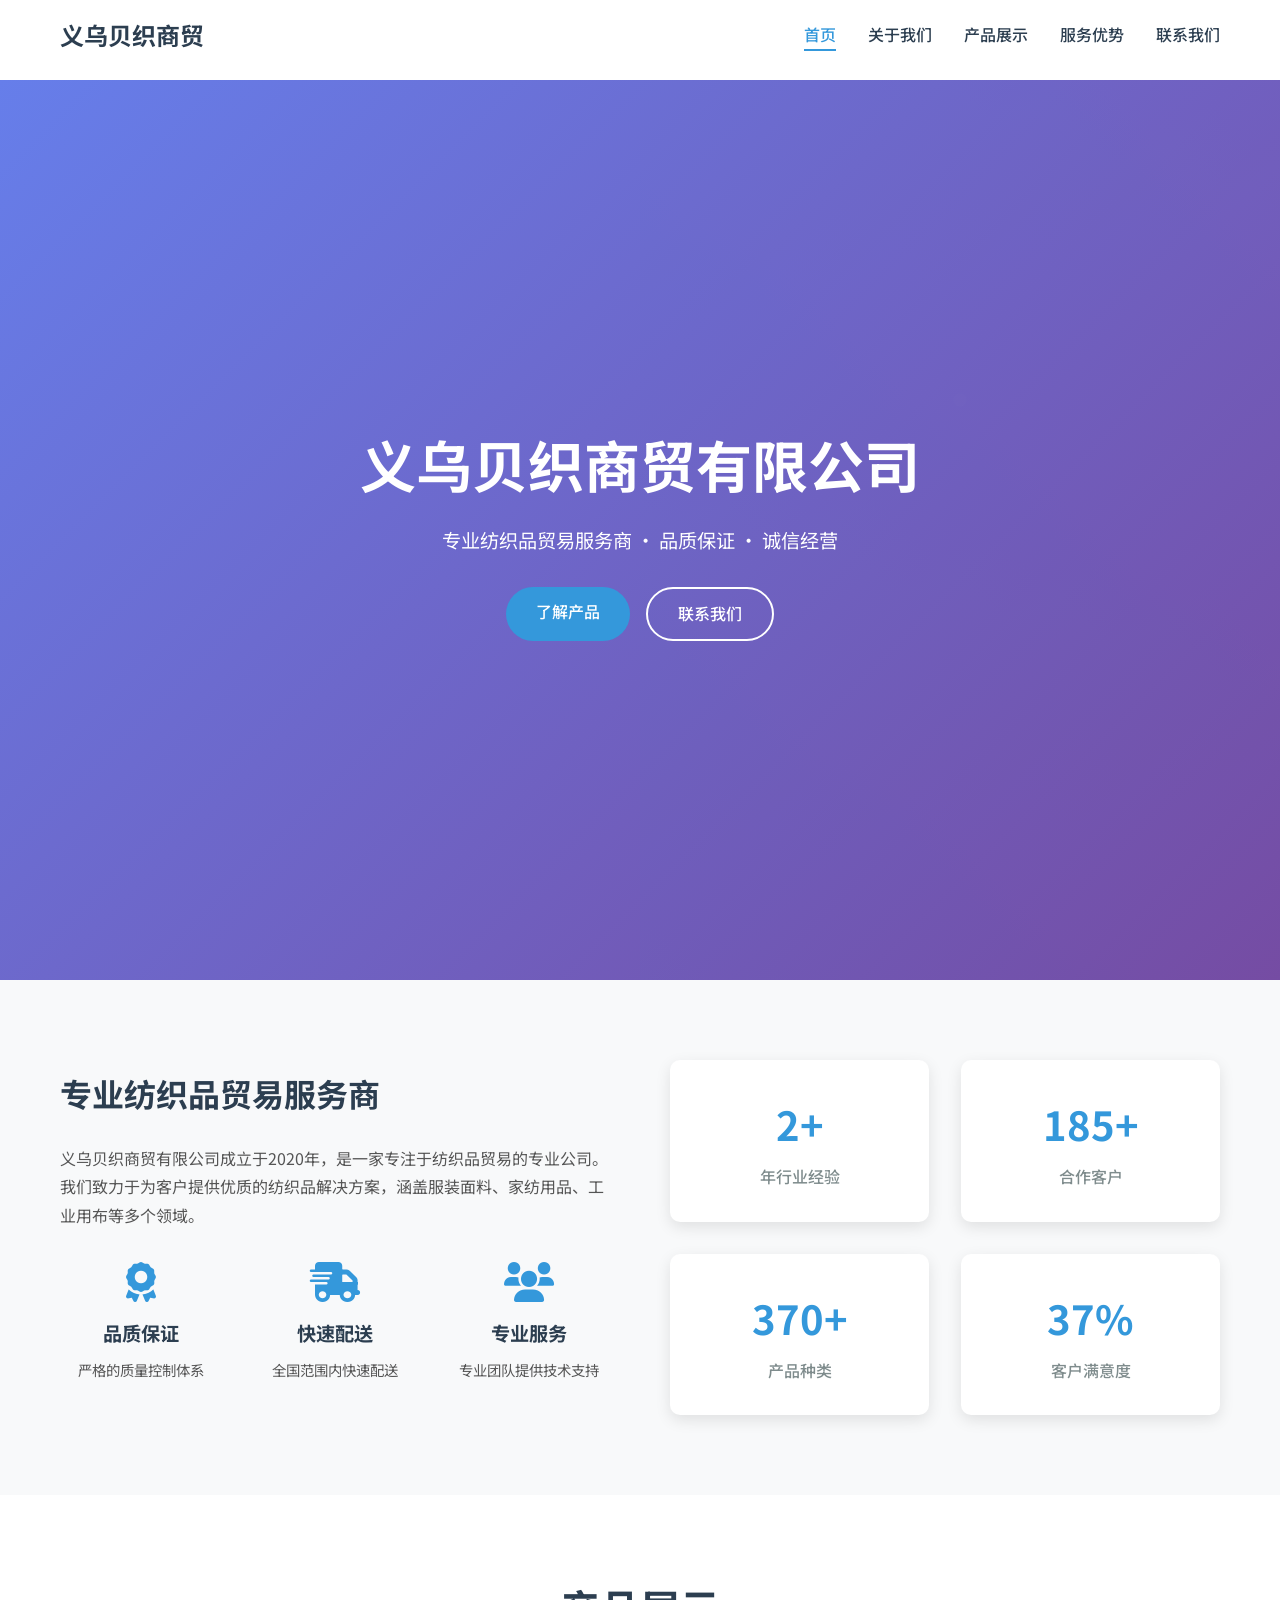
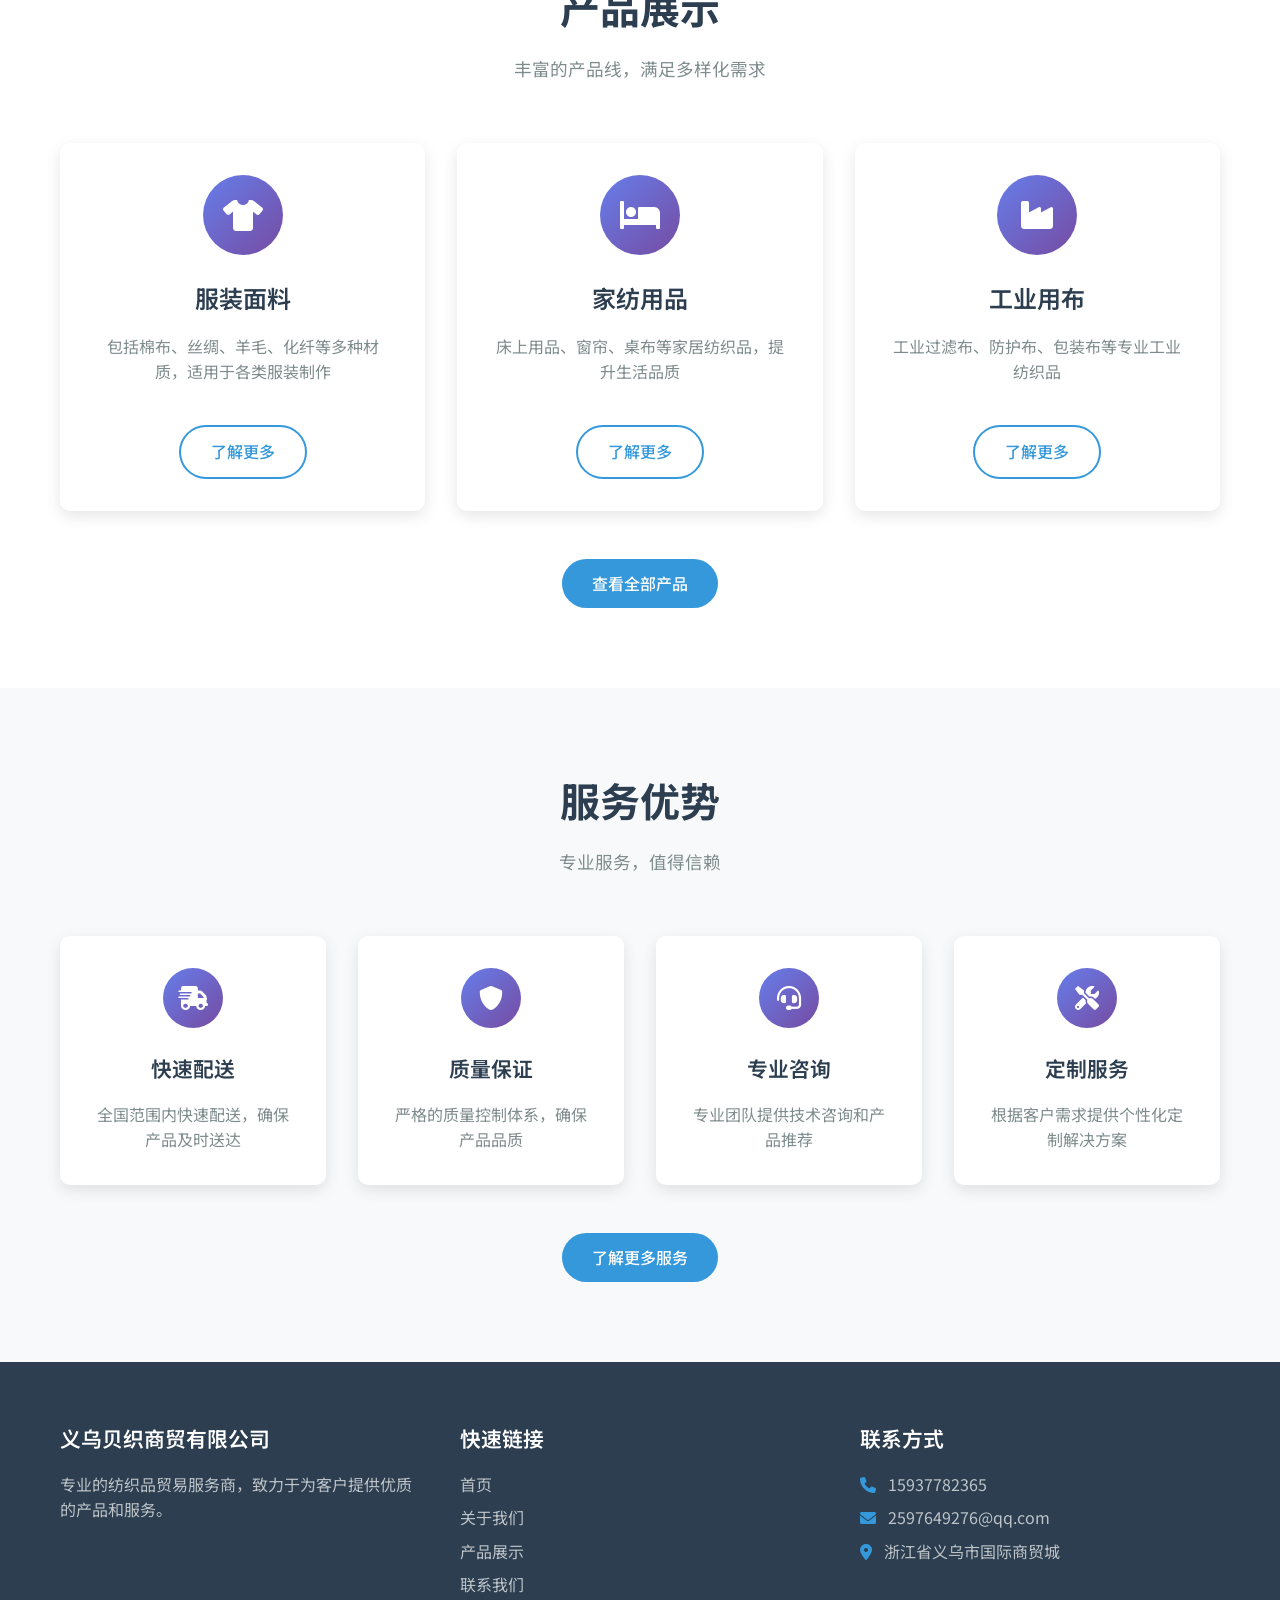
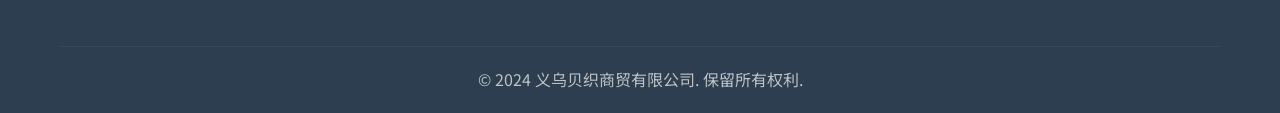
==== index.html @ f9c290a7 "Add files via upload" ====
<!DOCTYPE html>
<html lang="zh-CN">
<head>
    <meta charset="UTF-8">
    <meta name="viewport" content="width=device-width, initial-scale=1.0">
    <title>义乌贝织商贸有限公司 - 专业纺织品贸易服务商</title>
    <link rel="stylesheet" href="styles.css">
    <link href="https://fonts.googleapis.com/css2?family=Noto+Sans+SC:wght@300;400;500;700&display=swap" rel="stylesheet">
    <link rel="stylesheet" href="https://cdnjs.cloudflare.com/ajax/libs/font-awesome/6.0.0/css/all.min.css">
</head>
<body>
    <!-- 导航栏 -->
    <nav class="navbar">
        <div class="nav-container">
            <div class="nav-logo">
                <h2>义乌贝织商贸</h2>
            </div>
            <ul class="nav-menu">
                <li class="nav-item">
                    <a href="index.html" class="nav-link active">首页</a>
                </li>
                <li class="nav-item">
                    <a href="about.html" class="nav-link">关于我们</a>
                </li>
                <li class="nav-item">
                    <a href="products.html" class="nav-link">产品展示</a>
                </li>
                <li class="nav-item">
                    <a href="services.html" class="nav-link">服务优势</a>
                </li>
                <li class="nav-item">
                    <a href="contact.html" class="nav-link">联系我们</a>
                </li>
            </ul>
            <div class="hamburger">
                <span class="bar"></span>
                <span class="bar"></span>
                <span class="bar"></span>
            </div>
        </div>
    </nav>

    <!-- 主页横幅 -->
    <section id="home" class="hero">
        <div class="hero-content">
            <h1>义乌贝织商贸有限公司</h1>
            <p>专业纺织品贸易服务商 · 品质保证 · 诚信经营</p>
            <div class="hero-buttons">
                <a href="products.html" class="btn btn-primary">了解产品</a>
                <a href="contact.html" class="btn btn-secondary">联系我们</a>
            </div>
        </div>
        <div class="hero-image">
            <div class="hero-overlay"></div>
        </div>
    </section>

    <!-- 公司简介 -->
    <section class="intro">
        <div class="container">
            <div class="intro-content">
                <div class="intro-text">
                    <h2>专业纺织品贸易服务商</h2>
                    <p>义乌贝织商贸有限公司成立于2020年，是一家专注于纺织品贸易的专业公司。我们致力于为客户提供优质的纺织品解决方案，涵盖服装面料、家纺用品、工业用布等多个领域。</p>
                    <div class="intro-features">
                        <div class="feature">
                            <i class="fas fa-award"></i>
                            <h3>品质保证</h3>
                            <p>严格的质量控制体系</p>
                        </div>
                        <div class="feature">
                            <i class="fas fa-shipping-fast"></i>
                            <h3>快速配送</h3>
                            <p>全国范围内快速配送</p>
                        </div>
                        <div class="feature">
                            <i class="fas fa-users"></i>
                            <h3>专业服务</h3>
                            <p>专业团队提供技术支持</p>
                        </div>
                    </div>
                </div>
                <div class="intro-stats">
                    <div class="stat-item">
                        <h3>3+</h3>
                        <p>年行业经验</p>
                    </div>
                    <div class="stat-item">
                        <h3>500+</h3>
                        <p>合作客户</p>
                    </div>
                    <div class="stat-item">
                        <h3>1000+</h3>
                        <p>产品种类</p>
                    </div>
                    <div class="stat-item">
                        <h3>98%</h3>
                        <p>客户满意度</p>
                    </div>
                </div>
            </div>
        </div>
    </section>

    <!-- 产品预览 -->
    <section class="products-preview">
        <div class="container">
            <div class="section-header">
                <h2>产品展示</h2>
                <p>丰富的产品线，满足多样化需求</p>
            </div>
            <div class="product-grid">
                <div class="product-card">
                    <div class="product-image">
                        <i class="fas fa-tshirt"></i>
                    </div>
                    <h3>服装面料</h3>
                    <p>包括棉布、丝绸、羊毛、化纤等多种材质，适用于各类服装制作</p>
                    <a href="products.html#clothing" class="btn btn-outline">了解更多</a>
                </div>
                <div class="product-card">
                    <div class="product-image">
                        <i class="fas fa-bed"></i>
                    </div>
                    <h3>家纺用品</h3>
                    <p>床上用品、窗帘、桌布等家居纺织品，提升生活品质</p>
                    <a href="products.html#home-textile" class="btn btn-outline">了解更多</a>
                </div>
                <div class="product-card">
                    <div class="product-image">
                        <i class="fas fa-industry"></i>
                    </div>
                    <h3>工业用布</h3>
                    <p>工业过滤布、防护布、包装布等专业工业纺织品</p>
                    <a href="products.html#industrial" class="btn btn-outline">了解更多</a>
                </div>
            </div>
            <div class="text-center">
                <a href="products.html" class="btn btn-primary">查看全部产品</a>
            </div>
        </div>
    </section>

    <!-- 服务优势预览 -->
    <section class="services-preview">
        <div class="container">
            <div class="section-header">
                <h2>服务优势</h2>
                <p>专业服务，值得信赖</p>
            </div>
            <div class="services-grid">
                <div class="service-item">
                    <div class="service-icon">
                        <i class="fas fa-shipping-fast"></i>
                    </div>
                    <h3>快速配送</h3>
                    <p>全国范围内快速配送，确保产品及时送达</p>
                </div>
                <div class="service-item">
                    <div class="service-icon">
                        <i class="fas fa-shield-alt"></i>
                    </div>
                    <h3>质量保证</h3>
                    <p>严格的质量控制体系，确保产品品质</p>
                </div>
                <div class="service-item">
                    <div class="service-icon">
                        <i class="fas fa-headset"></i>
                    </div>
                    <h3>专业咨询</h3>
                    <p>专业团队提供技术咨询和产品推荐</p>
                </div>
                <div class="service-item">
                    <div class="service-icon">
                        <i class="fas fa-tools"></i>
                    </div>
                    <h3>定制服务</h3>
                    <p>根据客户需求提供个性化定制解决方案</p>
                </div>
            </div>
            <div class="text-center">
                <a href="services.html" class="btn btn-primary">了解更多服务</a>
            </div>
        </div>
    </section>

    <!-- 页脚 -->
    <footer class="footer">
        <div class="container">
            <div class="footer-content">
                <div class="footer-section">
                    <h3>义乌贝织商贸有限公司</h3>
                    <p>专业的纺织品贸易服务商，致力于为客户提供优质的产品和服务。</p>
                </div>
                <div class="footer-section">
                    <h3>快速链接</h3>
                    <ul>
                        <li><a href="index.html">首页</a></li>
                        <li><a href="about.html">关于我们</a></li>
                        <li><a href="products.html">产品展示</a></li>
                        <li><a href="contact.html">联系我们</a></li>
                    </ul>
                </div>
                <div class="footer-section">
                    <h3>联系方式</h3>
                    <p><i class="fas fa-phone"></i> 15937782365</p>
                    <p><i class="fas fa-envelope"></i> 2597649276@qq.com</p>
                    <p><i class="fas fa-map-marker-alt"></i> 浙江省义乌市国际商贸城</p>
                </div>
            </div>
            <div class="footer-bottom">
                <p>&copy; 2024 义乌贝织商贸有限公司. 保留所有权利.</p>
            </div>
        </div>
    </footer>

    <script src="script.js"></script>
</body>
</html>
---- styles.css ----
/* 全局样式 */
* {
    margin: 0;
    padding: 0;
    box-sizing: border-box;
}

body {
    font-family: 'Noto Sans SC', sans-serif;
    line-height: 1.6;
    color: #333;
    overflow-x: hidden;
}

.container {
    max-width: 1200px;
    margin: 0 auto;
    padding: 0 20px;
}

/* 导航栏 */
.navbar {
    position: fixed;
    top: 0;
    width: 100%;
    background: rgba(255, 255, 255, 0.95);
    backdrop-filter: blur(10px);
    z-index: 1000;
    padding: 1rem 0;
    transition: all 0.3s ease;
}

.nav-container {
    max-width: 1200px;
    margin: 0 auto;
    padding: 0 20px;
    display: flex;
    justify-content: space-between;
    align-items: center;
}

.nav-logo h2 {
    color: #2c3e50;
    font-weight: 700;
    font-size: 1.5rem;
}

.nav-menu {
    display: flex;
    list-style: none;
    gap: 2rem;
}

.nav-link {
    text-decoration: none;
    color: #2c3e50;
    font-weight: 500;
    transition: color 0.3s ease;
    position: relative;
}

.nav-link:hover,
.nav-link.active {
    color: #3498db;
}

.nav-link::after {
    content: '';
    position: absolute;
    width: 0;
    height: 2px;
    bottom: -5px;
    left: 0;
    background-color: #3498db;
    transition: width 0.3s ease;
}

.nav-link:hover::after,
.nav-link.active::after {
    width: 100%;
}

.hamburger {
    display: none;
    flex-direction: column;
    cursor: pointer;
}

.bar {
    width: 25px;
    height: 3px;
    background-color: #2c3e50;
    margin: 3px 0;
    transition: 0.3s;
}

/* 页面标题 */
.page-header {
    background: linear-gradient(135deg, #667eea 0%, #764ba2 100%);
    color: white;
    text-align: center;
    padding: 120px 0 80px;
    margin-top: 80px;
}

.page-header h1 {
    font-size: 3rem;
    font-weight: 700;
    margin-bottom: 1rem;
}

.page-header p {
    font-size: 1.2rem;
    opacity: 0.9;
}

/* 主页横幅 */
.hero {
    height: 100vh;
    display: flex;
    align-items: center;
    position: relative;
    background: linear-gradient(135deg, #667eea 0%, #764ba2 100%);
    overflow: hidden;
    margin-top: 80px;
}

.hero-content {
    position: relative;
    z-index: 2;
    text-align: center;
    color: white;
    max-width: 800px;
    margin: 0 auto;
    padding: 0 20px;
}

.hero-content h1 {
    font-size: 3.5rem;
    font-weight: 700;
    margin-bottom: 1rem;
    animation: fadeInUp 1s ease;
}

.hero-content p {
    font-size: 1.2rem;
    margin-bottom: 2rem;
    opacity: 0.9;
    animation: fadeInUp 1s ease 0.2s both;
}

.hero-buttons {
    display: flex;
    gap: 1rem;
    justify-content: center;
    animation: fadeInUp 1s ease 0.4s both;
}

.btn {
    padding: 12px 30px;
    border: none;
    border-radius: 50px;
    text-decoration: none;
    font-weight: 500;
    transition: all 0.3s ease;
    cursor: pointer;
    display: inline-block;
}

.btn-primary {
    background: #3498db;
    color: white;
}

.btn-primary:hover {
    background: #2980b9;
    transform: translateY(-2px);
    box-shadow: 0 10px 20px rgba(52, 152, 219, 0.3);
}

.btn-secondary {
    background: transparent;
    color: white;
    border: 2px solid white;
}

.btn-secondary:hover {
    background: white;
    color: #2c3e50;
    transform: translateY(-2px);
}

.btn-outline {
    background: transparent;
    color: #3498db;
    border: 2px solid #3498db;
    margin-top: 1rem;
}

.btn-outline:hover {
    background: #3498db;
    color: white;
    transform: translateY(-2px);
}

.hero-image {
    position: absolute;
    top: 0;
    right: 0;
    width: 50%;
    height: 100%;
    background: url('data:image/svg+xml,<svg xmlns="http://www.w3.org/2000/svg" viewBox="0 0 100 100"><defs><pattern id="grain" width="100" height="100" patternUnits="userSpaceOnUse"><circle cx="50" cy="50" r="1" fill="white" opacity="0.1"/></pattern></defs><rect width="100" height="100" fill="url(%23grain)"/></svg>');
    opacity: 0.1;
}

.hero-overlay {
    position: absolute;
    top: 0;
    left: 0;
    width: 100%;
    height: 100%;
    background: linear-gradient(45deg, rgba(52, 152, 219, 0.3), rgba(155, 89, 182, 0.3));
}

/* 章节通用样式 */
section {
    padding: 80px 0;
}

.section-header {
    text-align: center;
    margin-bottom: 60px;
}

.section-header h2 {
    font-size: 2.5rem;
    color: #2c3e50;
    margin-bottom: 1rem;
    font-weight: 700;
}

.section-header p {
    font-size: 1.1rem;
    color: #7f8c8d;
    max-width: 600px;
    margin: 0 auto;
}

/* 公司简介 */
.intro {
    background: #f8f9fa;
}

.intro-content {
    display: grid;
    grid-template-columns: 1fr 1fr;
    gap: 60px;
    align-items: center;
}

.intro-text h2 {
    color: #2c3e50;
    font-size: 2rem;
    margin-bottom: 1.5rem;
    font-weight: 700;
}

.intro-text p {
    margin-bottom: 2rem;
    color: #555;
    line-height: 1.8;
}

.intro-features {
    display: grid;
    grid-template-columns: repeat(3, 1fr);
    gap: 2rem;
    margin-top: 2rem;
}

.feature {
    text-align: center;
}

.feature i {
    font-size: 2.5rem;
    color: #3498db;
    margin-bottom: 1rem;
}

.feature h3 {
    color: #2c3e50;
    font-size: 1.2rem;
    margin-bottom: 0.5rem;
}

.feature p {
    color: #7f8c8d;
    font-size: 0.9rem;
}

.intro-stats {
    display: grid;
    grid-template-columns: repeat(2, 1fr);
    gap: 2rem;
}

.stat-item {
    text-align: center;
    padding: 2rem;
    background: white;
    border-radius: 10px;
    box-shadow: 0 5px 15px rgba(0, 0, 0, 0.1);
    transition: transform 0.3s ease;
}

.stat-item:hover {
    transform: translateY(-5px);
}

.stat-item h3 {
    font-size: 2.5rem;
    color: #3498db;
    font-weight: 700;
    margin-bottom: 0.5rem;
}

.stat-item p {
    color: #7f8c8d;
    font-weight: 500;
}

/* 产品预览 */
.products-preview {
    background: white;
}

.product-grid {
    display: grid;
    grid-template-columns: repeat(auto-fit, minmax(300px, 1fr));
    gap: 2rem;
    margin-bottom: 3rem;
}

.product-card {
    background: white;
    padding: 2rem;
    border-radius: 10px;
    box-shadow: 0 5px 15px rgba(0, 0, 0, 0.1);
    text-align: center;
    transition: transform 0.3s ease;
}

.product-card:hover {
    transform: translateY(-5px);
}

.product-image {
    width: 80px;
    height: 80px;
    background: linear-gradient(135deg, #667eea 0%, #764ba2 100%);
    border-radius: 50%;
    display: flex;
    align-items: center;
    justify-content: center;
    margin: 0 auto 1.5rem;
}

.product-image i {
    font-size: 2rem;
    color: white;
}

.product-card h3 {
    color: #2c3e50;
    font-size: 1.5rem;
    margin-bottom: 1rem;
    font-weight: 600;
}

.product-card p {
    color: #7f8c8d;
    margin-bottom: 1.5rem;
    line-height: 1.6;
}

.product-features {
    display: flex;
    flex-wrap: wrap;
    gap: 0.5rem;
    justify-content: center;
    margin-top: 1rem;
}

.product-features span {
    background: #e8f4fd;
    color: #3498db;
    padding: 0.3rem 0.8rem;
    border-radius: 20px;
    font-size: 0.8rem;
    font-weight: 500;
}

.text-center {
    text-align: center;
}

/* 服务优势预览 */
.services-preview {
    background: #f8f9fa;
}

.services-grid {
    display: grid;
    grid-template-columns: repeat(auto-fit, minmax(250px, 1fr));
    gap: 2rem;
    margin-bottom: 3rem;
}

.service-item {
    background: white;
    padding: 2rem;
    border-radius: 10px;
    box-shadow: 0 5px 15px rgba(0, 0, 0, 0.1);
    text-align: center;
    transition: transform 0.3s ease;
}

.service-item:hover {
    transform: translateY(-5px);
}

.service-icon {
    width: 60px;
    height: 60px;
    background: linear-gradient(135deg, #667eea 0%, #764ba2 100%);
    border-radius: 50%;
    display: flex;
    align-items: center;
    justify-content: center;
    margin: 0 auto 1.5rem;
}

.service-icon i {
    font-size: 1.5rem;
    color: white;
}

.service-item h3 {
    color: #2c3e50;
    font-size: 1.3rem;
    margin-bottom: 1rem;
    font-weight: 600;
}

.service-item p {
    color: #7f8c8d;
    line-height: 1.6;
}

/* 关于我们页面样式 */
.about-intro {
    background: #f8f9fa;
}

.about-content {
    display: grid;
    grid-template-columns: 1fr 1fr;
    gap: 60px;
    align-items: center;
}

.about-text h2 {
    color: #2c3e50;
    font-size: 2rem;
    margin-bottom: 1.5rem;
    font-weight: 700;
}

.about-text p {
    margin-bottom: 1.5rem;
    color: #555;
    line-height: 1.8;
}

.about-image {
    text-align: center;
}

.image-placeholder {
    width: 300px;
    height: 300px;
    background: linear-gradient(135deg, #667eea 0%, #764ba2 100%);
    border-radius: 10px;
    display: flex;
    flex-direction: column;
    align-items: center;
    justify-content: center;
    color: white;
    margin: 0 auto;
}

.image-placeholder i {
    font-size: 4rem;
    margin-bottom: 1rem;
}

/* 时间线样式 */
.timeline {
    background: white;
}

.timeline-content {
    position: relative;
    max-width: 800px;
    margin: 0 auto;
}

.timeline-content::before {
    content: '';
    position: absolute;
    left: 50%;
    top: 0;
    bottom: 0;
    width: 2px;
    background: #3498db;
    transform: translateX(-50%);
}

.timeline-item {
    position: relative;
    margin-bottom: 3rem;
    display: flex;
    align-items: center;
}

.timeline-item:nth-child(odd) {
    flex-direction: row;
}

.timeline-item:nth-child(even) {
    flex-direction: row-reverse;
}

.timeline-year {
    background: #3498db;
    color: white;
    padding: 1rem 2rem;
    border-radius: 50px;
    font-weight: 700;
    font-size: 1.2rem;
    position: relative;
    z-index: 2;
}

.timeline-content {
    flex: 1;
    padding: 2rem;
    background: white;
    border-radius: 10px;
    box-shadow: 0 5px 15px rgba(0, 0, 0, 0.1);
    margin: 0 2rem;
}

.timeline-content h3 {
    color: #2c3e50;
    font-size: 1.3rem;
    margin-bottom: 0.5rem;
    font-weight: 600;
}

.timeline-content p {
    color: #7f8c8d;
    line-height: 1.6;
}

/* 核心优势 */
.advantages {
    background: #f8f9fa;
}

.advantages-grid {
    display: grid;
    grid-template-columns: repeat(auto-fit, minmax(300px, 1fr));
    gap: 2rem;
}

.advantage-item {
    background: white;
    padding: 2rem;
    border-radius: 10px;
    box-shadow: 0 5px 15px rgba(0, 0, 0, 0.1);
    text-align: center;
    transition: transform 0.3s ease;
}

.advantage-item:hover {
    transform: translateY(-5px);
}

.advantage-icon {
    width: 80px;
    height: 80px;
    background: linear-gradient(135deg, #667eea 0%, #764ba2 100%);
    border-radius: 50%;
    display: flex;
    align-items: center;
    justify-content: center;
    margin: 0 auto 1.5rem;
}

.advantage-icon i {
    font-size: 2rem;
    color: white;
}

.advantage-item h3 {
    color: #2c3e50;
    font-size: 1.3rem;
    margin-bottom: 1rem;
    font-weight: 600;
}

.advantage-item p {
    color: #7f8c8d;
    line-height: 1.6;
}

/* 团队介绍 */
.team {
    background: white;
}

.team-content {
    display: grid;
    grid-template-columns: 1fr 1fr;
    gap: 60px;
    align-items: center;
}

.team-intro h3 {
    color: #2c3e50;
    font-size: 1.8rem;
    margin-bottom: 1.5rem;
    font-weight: 600;
}

.team-intro p {
    color: #555;
    line-height: 1.8;
}

.team-stats {
    display: grid;
    grid-template-columns: repeat(2, 1fr);
    gap: 2rem;
}

/* 企业文化 */
.culture {
    background: #f8f9fa;
}

.culture-grid {
    display: grid;
    grid-template-columns: repeat(auto-fit, minmax(300px, 1fr));
    gap: 2rem;
}

.culture-item {
    background: white;
    padding: 2rem;
    border-radius: 10px;
    box-shadow: 0 5px 15px rgba(0, 0, 0, 0.1);
    text-align: center;
    transition: transform 0.3s ease;
}

.culture-item:hover {
    transform: translateY(-5px);
}

.culture-icon {
    width: 80px;
    height: 80px;
    background: linear-gradient(135deg, #667eea 0%, #764ba2 100%);
    border-radius: 50%;
    display: flex;
    align-items: center;
    justify-content: center;
    margin: 0 auto 1.5rem;
}

.culture-icon i {
    font-size: 2rem;
    color: white;
}

.culture-item h3 {
    color: #2c3e50;
    font-size: 1.3rem;
    margin-bottom: 1rem;
    font-weight: 600;
}

.culture-item p {
    color: #7f8c8d;
    line-height: 1.6;
}

/* 产品页面样式 */
.product-nav {
    background: #f8f9fa;
    padding: 2rem 0;
}

.product-tabs {
    display: flex;
    justify-content: center;
    gap: 1rem;
    flex-wrap: wrap;
}

.product-tab {
    padding: 1rem 2rem;
    background: white;
    color: #2c3e50;
    text-decoration: none;
    border-radius: 50px;
    font-weight: 500;
    transition: all 0.3s ease;
    border: 2px solid transparent;
}

.product-tab:hover,
.product-tab.active {
    background: #3498db;
    color: white;
    border-color: #3498db;
}

.product-section {
    padding: 80px 0;
}

.product-section:nth-child(even) {
    background: #f8f9fa;
}

/* 定制服务 */
.custom-content {
    max-width: 1000px;
    margin: 0 auto;
}

.custom-intro {
    text-align: center;
    margin-bottom: 3rem;
}

.custom-intro h3 {
    color: #2c3e50;
    font-size: 1.8rem;
    margin-bottom: 1rem;
    font-weight: 600;
}

.custom-intro p {
    color: #555;
    line-height: 1.8;
    max-width: 600px;
    margin: 0 auto;
}

.custom-services {
    display: grid;
    grid-template-columns: repeat(auto-fit, minmax(250px, 1fr));
    gap: 2rem;
}

.custom-service {
    background: white;
    padding: 2rem;
    border-radius: 10px;
    box-shadow: 0 5px 15px rgba(0, 0, 0, 0.1);
    text-align: center;
    transition: transform 0.3s ease;
}

.custom-service:hover {
    transform: translateY(-5px);
}

/* 服务页面样式 */
.services-intro {
    background: #f8f9fa;
}

.intro-content {
    display: grid;
    grid-template-columns: 1fr 1fr;
    gap: 60px;
    align-items: center;
}

.intro-text h2 {
    color: #2c3e50;
    font-size: 2rem;
    margin-bottom: 1.5rem;
    font-weight: 700;
}

.intro-text p {
    margin-bottom: 1.5rem;
    color: #555;
    line-height: 1.8;
}

.intro-stats {
    display: grid;
    grid-template-columns: repeat(2, 1fr);
    gap: 2rem;
}

/* 核心服务 */
.core-services {
    background: white;
}

.service-features {
    list-style: none;
    margin-top: 1.5rem;
}

.service-features li {
    padding: 0.5rem 0;
    color: #555;
    position: relative;
    padding-left: 1.5rem;
}

.service-features li::before {
    content: '✓';
    position: absolute;
    left: 0;
    color: #27ae60;
    font-weight: bold;
}

/* 服务流程 */
.service-process {
    background: #f8f9fa;
}

.process-steps {
    max-width: 1000px;
    margin: 0 auto;
}

.process-step {
    display: flex;
    align-items: center;
    margin-bottom: 3rem;
    background: white;
    padding: 2rem;
    border-radius: 10px;
    box-shadow: 0 5px 15px rgba(0, 0, 0, 0.1);
}

.step-number {
    background: #3498db;
    color: white;
    width: 60px;
    height: 60px;
    border-radius: 50%;
    display: flex;
    align-items: center;
    justify-content: center;
    font-size: 1.5rem;
    font-weight: 700;
    margin-right: 2rem;
    flex-shrink: 0;
}

.step-content h3 {
    color: #2c3e50;
    font-size: 1.3rem;
    margin-bottom: 0.5rem;
    font-weight: 600;
}

.step-content p {
    color: #7f8c8d;
    line-height: 1.6;
}

/* 增值服务 */
.value-services {
    background: white;
}

.value-services-grid {
    display: grid;
    grid-template-columns: repeat(auto-fit, minmax(300px, 1fr));
    gap: 2rem;
}

.value-service {
    background: #f8f9fa;
    padding: 2rem;
    border-radius: 10px;
    text-align: center;
    transition: transform 0.3s ease;
}

.value-service:hover {
    transform: translateY(-5px);
}

/* 服务承诺 */
.service-commitment {
    background: #f8f9fa;
}

.commitment-content {
    display: grid;
    grid-template-columns: repeat(auto-fit, minmax(250px, 1fr));
    gap: 2rem;
}

.commitment-item {
    background: white;
    padding: 2rem;
    border-radius: 10px;
    box-shadow: 0 5px 15px rgba(0, 0, 0, 0.1);
    text-align: center;
    transition: transform 0.3s ease;
}

.commitment-item:hover {
    transform: translateY(-5px);
}

.commitment-icon {
    width: 80px;
    height: 80px;
    background: linear-gradient(135deg, #667eea 0%, #764ba2 100%);
    border-radius: 50%;
    display: flex;
    align-items: center;
    justify-content: center;
    margin: 0 auto 1.5rem;
}

.commitment-icon i {
    font-size: 2rem;
    color: white;
}

.commitment-item h3 {
    color: #2c3e50;
    font-size: 1.3rem;
    margin-bottom: 1rem;
    font-weight: 600;
}

.commitment-item p {
    color: #7f8c8d;
    line-height: 1.6;
}

/* 客户案例 */
.client-cases {
    background: white;
}

.cases-grid {
    display: grid;
    grid-template-columns: repeat(auto-fit, minmax(350px, 1fr));
    gap: 2rem;
}

.case-item {
    background: #f8f9fa;
    padding: 2rem;
    border-radius: 10px;
    transition: transform 0.3s ease;
}

.case-item:hover {
    transform: translateY(-5px);
}

.case-content h3 {
    color: #2c3e50;
    font-size: 1.3rem;
    margin-bottom: 1rem;
    font-weight: 600;
}

.case-content p {
    color: #555;
    line-height: 1.6;
    margin-bottom: 1.5rem;
}

.case-results {
    display: flex;
    flex-wrap: wrap;
    gap: 1rem;
}

.case-results span {
    background: #e8f4fd;
    color: #3498db;
    padding: 0.5rem 1rem;
    border-radius: 20px;
    font-size: 0.9rem;
    font-weight: 500;
}

/* 联系页面样式 */
.contact-info-section {
    background: #f8f9fa;
}

.contact-grid {
    display: grid;
    grid-template-columns: repeat(auto-fit, minmax(300px, 1fr));
    gap: 2rem;
}

.contact-icon i {
    font-size: 1.5rem;
    color: white;
}

.contact-content {
    flex: 1;
    display: flex;
    flex-direction: column;
    justify-content: center;
    min-height: 80px;
}

.contact-content h3 {
    color: #2c3e50;
    font-size: 1.2rem;
    margin-bottom: 0.8rem;
    font-weight: 600;
    line-height: 1.2;
    text-align: left;
}

.contact-content p {
    color: #7f8c8d;
    line-height: 1.6;
    margin-bottom: 0.3rem;
    font-size: 0.95rem;
    text-align: left;
    word-break: break-word;
}

.contact-content p:last-child {
    margin-bottom: 0;
}

/* 确保所有联系信息卡片内容对齐 */
.contact-item {
    background: white;
    padding: 2rem;
    border-radius: 10px;
    box-shadow: 0 5px 15px rgba(0, 0, 0, 0.1);
    display: flex;
    align-items: flex-start;
    transition: transform 0.3s ease;
    min-height: 140px;
    justify-content: flex-start;
}

.contact-item:hover {
    transform: translateY(-5px);
}

.contact-icon {
    width: 60px;
    height: 60px;
    background: linear-gradient(135deg, #667eea 0%, #764ba2 100%);
    border-radius: 50%;
    display: flex;
    align-items: center;
    justify-content: center;
    margin-right: 1.5rem;
    flex-shrink: 0;
    margin-top: 0.2rem;
}

/* 联系表单 */
.contact-form-section {
    background: white;
}

.contact-content {
    display: grid;
    grid-template-columns: 1fr 1fr;
    gap: 60px;
    align-items: start;
}

.contact-info h2 {
    color: #2c3e50;
    font-size: 2rem;
    margin-bottom: 2rem;
    font-weight: 700;
    text-align: left;
}

.info-items {
    display: flex;
    flex-direction: column;
    gap: 2rem;
}

.info-item {
    display: flex;
    align-items: flex-start;
    background: white;
    padding: 1.5rem;
    border-radius: 8px;
    box-shadow: 0 2px 8px rgba(0, 0, 0, 0.05);
    transition: transform 0.3s ease;
}

.info-item:hover {
    transform: translateY(-2px);
    box-shadow: 0 4px 12px rgba(0, 0, 0, 0.1);
}

.info-item i {
    color: #27ae60;
    font-size: 1.5rem;
    margin-right: 1.2rem;
    margin-top: 0.2rem;
    flex-shrink: 0;
}

.info-item > div {
    flex: 1;
}

.info-item h3 {
    color: #2c3e50;
    font-size: 1.2rem;
    margin-bottom: 0.5rem;
    font-weight: 600;
    line-height: 1.3;
}

.info-item p {
    color: #7f8c8d;
    line-height: 1.6;
    margin: 0;
    font-size: 0.95rem;
}

.contact-form {
    background: #f8f9fa;
    padding: 2.5rem;
    border-radius: 12px;
    box-shadow: 0 5px 15px rgba(0, 0, 0, 0.08);
}

.contact-form h2 {
    color: #2c3e50;
    font-size: 1.8rem;
    margin-bottom: 0.5rem;
    font-weight: 700;
    text-align: center;
}

.contact-form p {
    color: #7f8c8d;
    margin-bottom: 2rem;
    text-align: center;
    font-size: 0.95rem;
}

.form-group {
    margin-bottom: 1.8rem;
}

.form-group label {
    display: block;
    margin-bottom: 0.6rem;
    color: #2c3e50;
    font-weight: 600;
    font-size: 0.95rem;
}

.form-group input,
.form-group select,
.form-group textarea {
    width: 100%;
    padding: 1rem 1.2rem;
    border: 2px solid #e1e8ed;
    border-radius: 8px;
    font-size: 1rem;
    transition: all 0.3s ease;
    background: white;
    color: #2c3e50;
}

.form-group input:focus,
.form-group select:focus,
.form-group textarea:focus {
    outline: none;
    border-color: #3498db;
    box-shadow: 0 0 0 3px rgba(52, 152, 219, 0.1);
}

.form-group input::placeholder,
.form-group textarea::placeholder {
    color: #bdc3c7;
}

.form-group textarea {
    resize: vertical;
    min-height: 120px;
    line-height: 1.5;
}

.form-group select {
    cursor: pointer;
    background-image: url("data:image/svg+xml,%3csvg xmlns='http://www.w3.org/2000/svg' fill='none' viewBox='0 0 20 20'%3e%3cpath stroke='%236b7280' stroke-linecap='round' stroke-linejoin='round' stroke-width='1.5' d='m6 8 4 4 4-4'/%3e%3c/svg%3e");
    background-position: right 0.75rem center;
    background-repeat: no-repeat;
    background-size: 1.5em 1.5em;
    padding-right: 2.5rem;
}

/* 公司位置 */
.company-location {
    background: #f8f9fa;
}

.location-content {
    display: grid;
    grid-template-columns: 1fr 1fr;
    gap: 60px;
    align-items: start;
}

.location-info h3 {
    color: #2c3e50;
    font-size: 1.8rem;
    margin-bottom: 2rem;
    font-weight: 700;
    text-align: left;
}

.transport-info {
    display: flex;
    flex-direction: column;
    gap: 1.5rem;
}

.transport-item {
    display: flex;
    align-items: flex-start;
    background: white;
    padding: 1.8rem;
    border-radius: 12px;
    box-shadow: 0 5px 15px rgba(0, 0, 0, 0.1);
    transition: transform 0.3s ease;
    min-height: 100px;
}

.transport-item:hover {
    transform: translateY(-3px);
    box-shadow: 0 8px 25px rgba(0, 0, 0, 0.15);
}

.transport-item i {
    color: #3498db;
    font-size: 1.8rem;
    margin-right: 1.2rem;
    margin-top: 0.2rem;
    flex-shrink: 0;
}

.transport-item > div {
    flex: 1;
    display: flex;
    flex-direction: column;
    justify-content: center;
}

.transport-item h4 {
    color: #2c3e50;
    font-size: 1.2rem;
    margin-bottom: 0.5rem;
    font-weight: 600;
    line-height: 1.3;
}

.transport-item p {
    color: #7f8c8d;
    line-height: 1.6;
    margin: 0;
    font-size: 0.95rem;
}

.location-map {
    background: white;
    border-radius: 10px;
    overflow: hidden;
    box-shadow: 0 5px 15px rgba(0, 0, 0, 0.1);
}

.map-placeholder {
    height: 400px;
    background: #f8f9fa;
    display: flex;
    flex-direction: column;
    align-items: center;
    justify-content: center;
    color: #7f8c8d;
}

.map-placeholder i {
    font-size: 3rem;
    margin-bottom: 1rem;
}

/* FAQ样式 */
.faq-section {
    background: white;
}

.faq-content {
    max-width: 800px;
    margin: 0 auto;
}

.faq-item {
    background: #f8f9fa;
    border-radius: 12px;
    margin-bottom: 1.2rem;
    overflow: hidden;
    box-shadow: 0 2px 8px rgba(0, 0, 0, 0.05);
    transition: box-shadow 0.3s ease;
}

.faq-item:hover {
    box-shadow: 0 4px 12px rgba(0, 0, 0, 0.1);
}

.faq-question {
    padding: 1.8rem;
    background: white;
    display: flex;
    justify-content: space-between;
    align-items: center;
    cursor: pointer;
    transition: all 0.3s ease;
}

.faq-question:hover {
    background: #f8f9fa;
}

.faq-question h3 {
    color: #2c3e50;
    font-size: 1.1rem;
    font-weight: 600;
    margin: 0;
    line-height: 1.4;
    flex: 1;
    padding-right: 1rem;
}

.faq-question i {
    color: #3498db;
    transition: transform 0.3s ease;
    font-size: 1.2rem;
    flex-shrink: 0;
}

.faq-answer {
    padding: 0 1.8rem;
    max-height: 0;
    overflow: hidden;
    transition: all 0.3s ease;
    background: #f8f9fa;
}

.faq-answer.active {
    padding: 1.8rem;
    max-height: 200px;
}

.faq-answer p {
    color: #7f8c8d;
    line-height: 1.6;
    margin: 0;
    font-size: 0.95rem;
}

/* 联系信息 */
.contact-content {
    display: grid;
    grid-template-columns: 1fr 1fr;
    gap: 60px;
    align-items: start;
}

.contact-info {
    flex: 1;
}

.contact-form {
    flex: 1;
}

/* 页脚 */
.footer {
    background: #2c3e50;
    color: white;
    padding: 60px 0 20px;
}

.footer-content {
    display: grid;
    grid-template-columns: repeat(auto-fit, minmax(250px, 1fr));
    gap: 40px;
    margin-bottom: 40px;
}

.footer-section h3 {
    color: white;
    font-size: 1.3rem;
    margin-bottom: 1rem;
    font-weight: 600;
}

.footer-section p {
    color: #bdc3c7;
    line-height: 1.6;
    margin-bottom: 0.5rem;
}

.footer-section ul {
    list-style: none;
}

.footer-section ul li {
    margin-bottom: 0.5rem;
}

.footer-section ul li a {
    color: #bdc3c7;
    text-decoration: none;
    transition: color 0.3s ease;
}

.footer-section ul li a:hover {
    color: #3498db;
}

.footer-section i {
    margin-right: 0.5rem;
    color: #3498db;
}

.footer-bottom {
    border-top: 1px solid #34495e;
    padding-top: 20px;
    text-align: center;
}

.footer-bottom p {
    color: #bdc3c7;
    margin: 0;
}

@keyframes fadeInUp {
    from {
        opacity: 0;
        transform: translateY(30px);
    }
    to {
        opacity: 1;
        transform: translateY(0);
    }
}

/* 响应式设计 */
@media (max-width: 768px) {
    .nav-menu {
        position: fixed;
        left: -100%;
        top: 70px;
        flex-direction: column;
        background-color: white;
        width: 100%;
        text-align: center;
        transition: 0.3s;
        box-shadow: 0 10px 27px rgba(0, 0, 0, 0.05);
        padding: 2rem 0;
    }

    .nav-menu.active {
        left: 0;
    }

    .hamburger {
        display: flex;
    }

    .hamburger.active .bar:nth-child(2) {
        opacity: 0;
    }

    .hamburger.active .bar:nth-child(1) {
        transform: translateY(8px) rotate(45deg);
    }

    .hamburger.active .bar:nth-child(3) {
        transform: translateY(-8px) rotate(-45deg);
    }

    .hero-content h1 {
        font-size: 2.5rem;
    }

    .hero-buttons {
        flex-direction: column;
        align-items: center;
    }

    .intro-content,
    .about-content,
    .team-content,
    .contact-content,
    .location-content {
        grid-template-columns: 1fr;
        gap: 40px;
    }

    .intro-stats,
    .about-stats,
    .team-stats {
        grid-template-columns: 1fr;
    }

    .contact-content {
        grid-template-columns: 1fr;
        gap: 40px;
    }

    .contact-grid {
        grid-template-columns: 1fr;
    }

    .contact-item {
        min-height: auto;
        padding: 1.5rem;
    }

    .info-item {
        padding: 1.2rem;
    }

    .contact-form {
        padding: 2rem;
    }

    .transport-item {
        padding: 1.5rem;
        min-height: auto;
    }

    .faq-question {
        padding: 1.5rem;
    }

    .faq-answer.active {
        padding: 1.5rem;
    }

    .section-header h2 {
        font-size: 2rem;
    }

    .timeline-content::before {
        left: 30px;
    }

    .timeline-item {
        flex-direction: row !important;
    }

    .timeline-year {
        margin-right: 2rem;
    }

    .timeline-content {
        margin-left: 0;
    }

    .process-step {
        flex-direction: column;
        text-align: center;
    }

    .step-number {
        margin-right: 0;
        margin-bottom: 1rem;
    }

    .product-tabs {
        flex-direction: column;
        align-items: center;
    }

    .product-tab {
        width: 200px;
    }
}

@media (max-width: 480px) {
    .hero-content h1 {
        font-size: 2rem;
    }

    .hero-content p {
        font-size: 1rem;
    }

    .btn {
        padding: 10px 20px;
        font-size: 0.9rem;
    }

    .product-card,
    .service-item,
    .advantage-item {
        padding: 1.5rem;
    }

    .contact-form {
        padding: 1.5rem;
    }

    .page-header h1 {
        font-size: 2rem;
    }

    .page-header p {
        font-size: 1rem;
    }
}
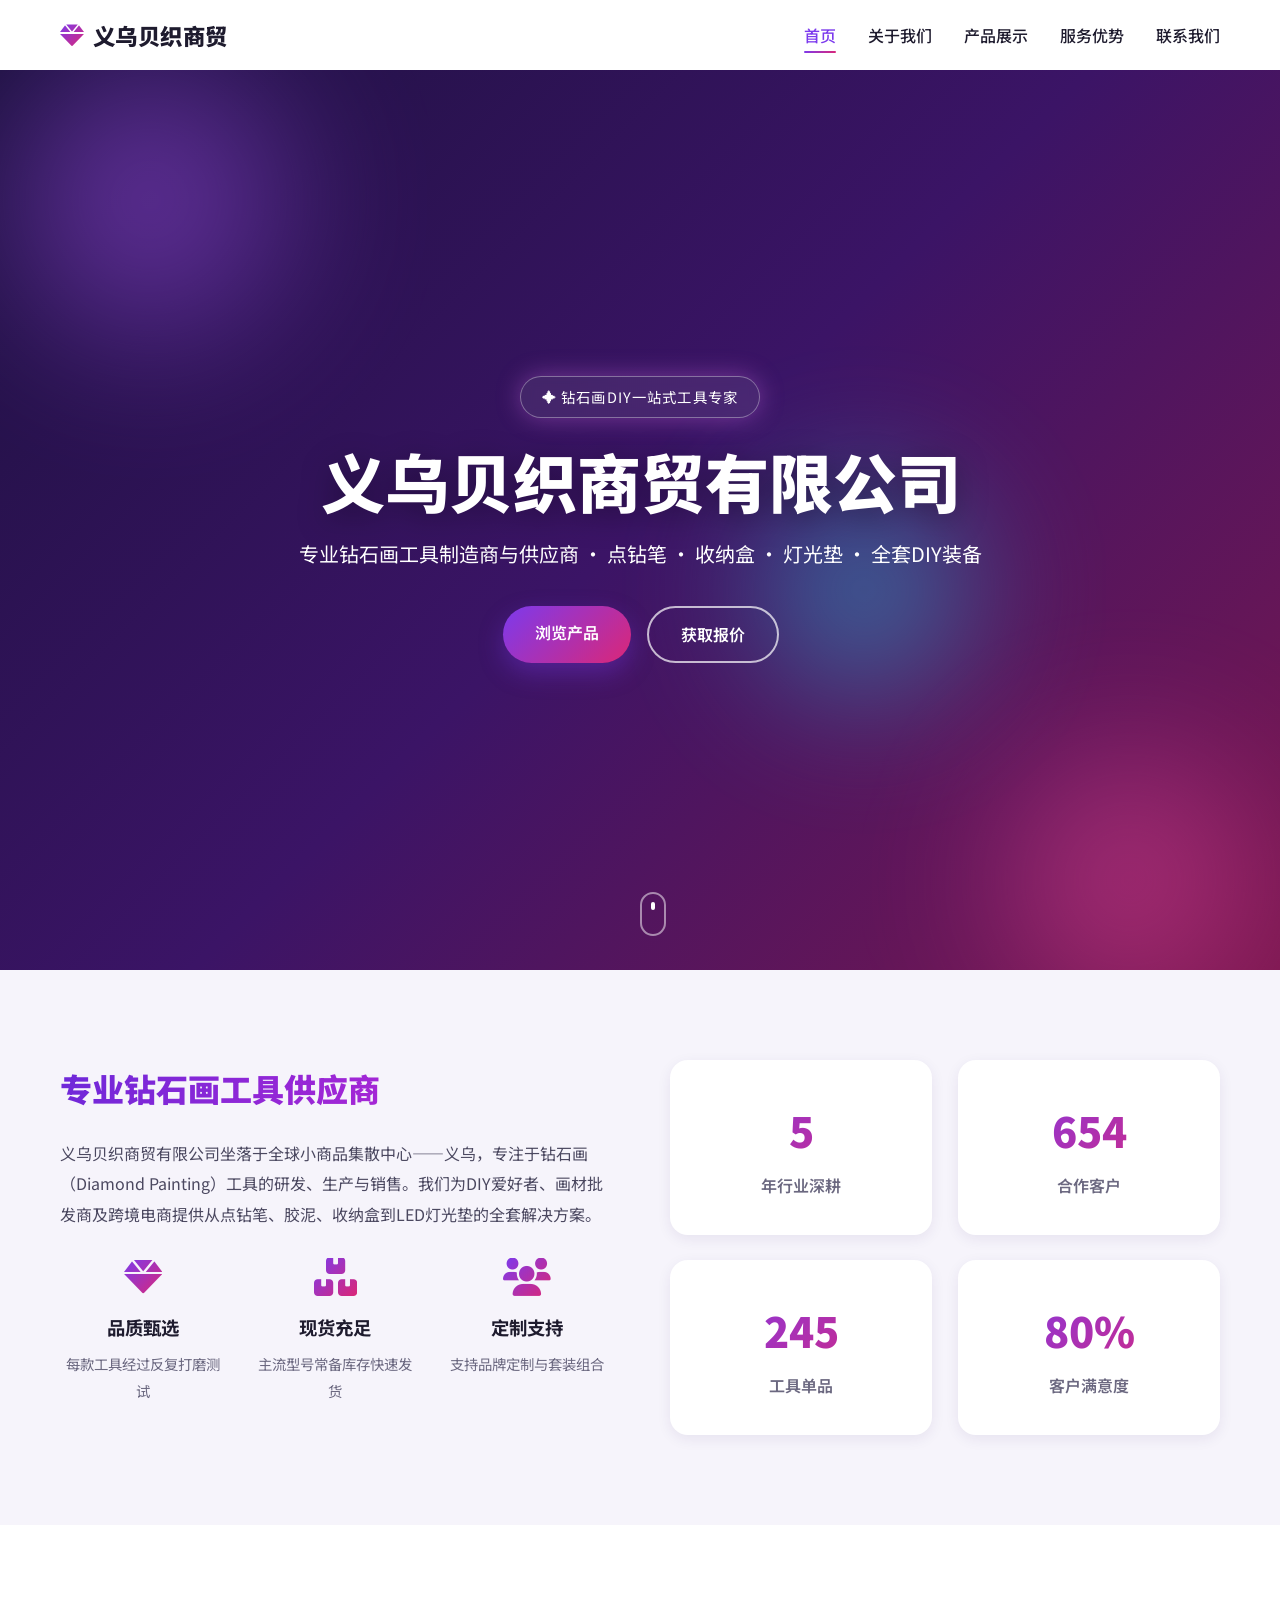
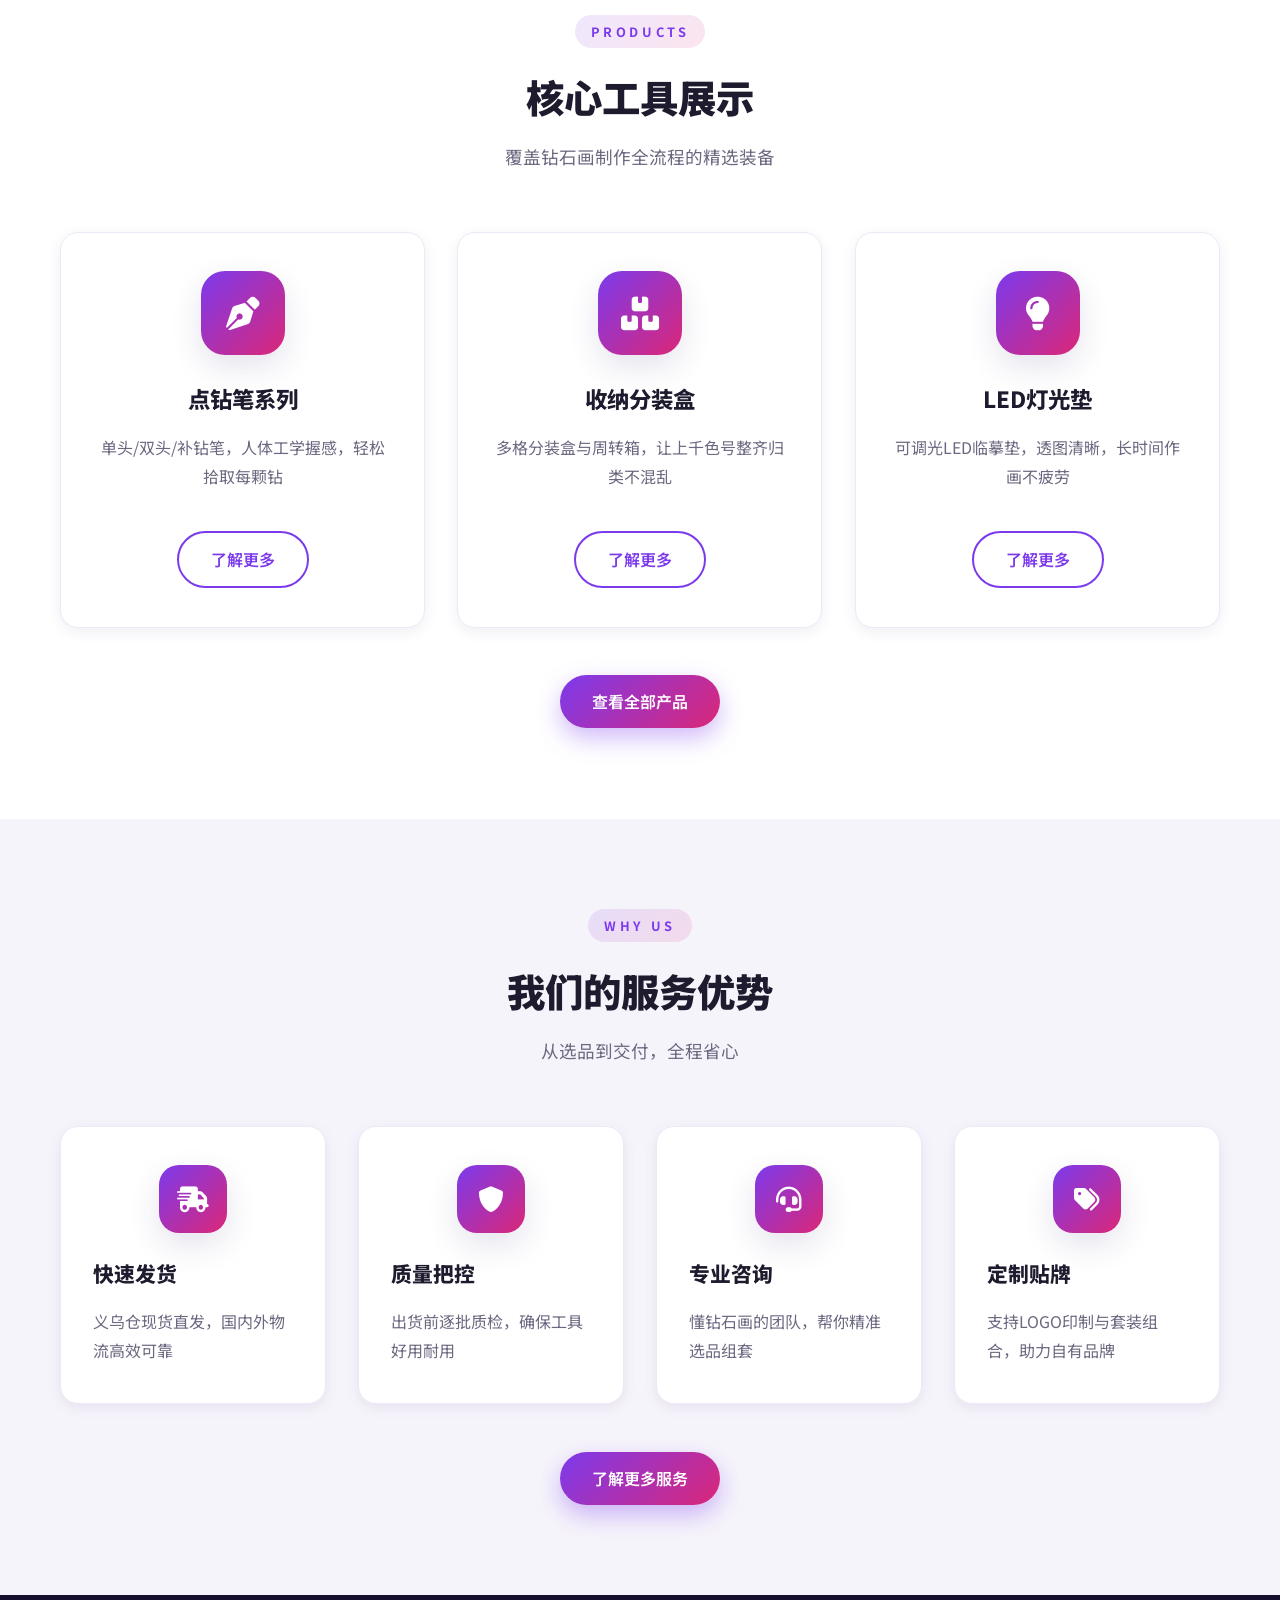
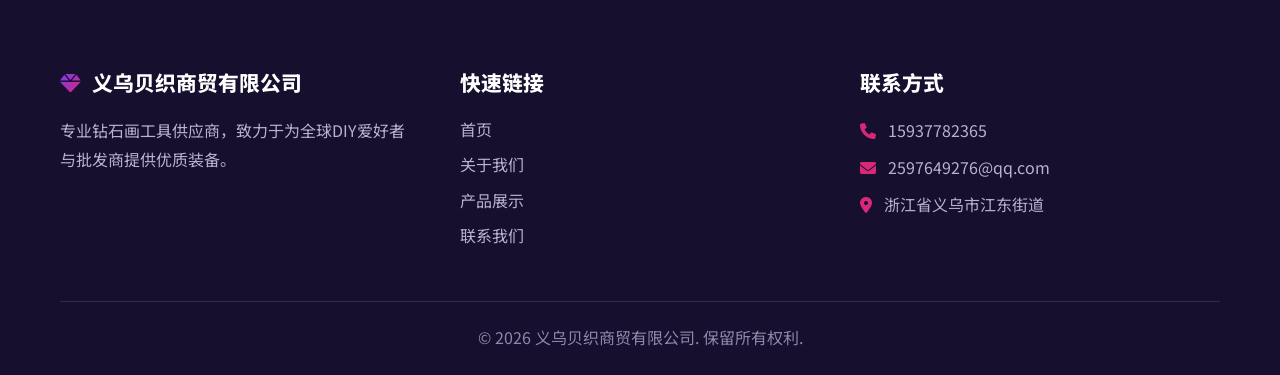
==== commit f22e1a47: "改版为钻石画工具官网：全新宝石质感UI与增强动效" ====
--- a/index.html
+++ b/index.html
@@ -3,9 +3,9 @@
 <head>
     <meta charset="UTF-8">
     <meta name="viewport" content="width=device-width, initial-scale=1.0">
-    <title>义乌贝织商贸有限公司 - 专业纺织品贸易服务商</title>
+    <title>义乌贝织商贸有限公司 - 专业钻石画工具供应商</title>
     <link rel="stylesheet" href="styles.css">
-    <link href="https://fonts.googleapis.com/css2?family=Noto+Sans+SC:wght@300;400;500;700&display=swap" rel="stylesheet">
+    <link href="https://fonts.googleapis.com/css2?family=Noto+Sans+SC:wght@300;400;500;700;900&family=Playfair+Display:wght@700;900&display=swap" rel="stylesheet">
     <link rel="stylesheet" href="https://cdnjs.cloudflare.com/ajax/libs/font-awesome/6.0.0/css/all.min.css">
 </head>
 <body>
@@ -13,6 +13,7 @@
     <nav class="navbar">
         <div class="nav-container">
             <div class="nav-logo">
+                <i class="fas fa-gem logo-gem"></i>
                 <h2>义乌贝织商贸</h2>
             </div>
             <ul class="nav-menu">
@@ -42,16 +43,23 @@
 
     <!-- 主页横幅 -->
     <section id="home" class="hero">
+        <div class="hero-bg">
+            <span class="blob blob-1"></span>
+            <span class="blob blob-2"></span>
+            <span class="blob blob-3"></span>
+            <div class="hero-particles" id="heroParticles"></div>
+        </div>
         <div class="hero-content">
-            <h1>义乌贝织商贸有限公司</h1>
-            <p>专业纺织品贸易服务商 · 品质保证 · 诚信经营</p>
-            <div class="hero-buttons">
-                <a href="products.html" class="btn btn-primary">了解产品</a>
-                <a href="contact.html" class="btn btn-secondary">联系我们</a>
-            </div>
-        </div>
-        <div class="hero-image">
-            <div class="hero-overlay"></div>
+            <span class="hero-badge reveal">✦ 钻石画DIY一站式工具专家</span>
+            <h1 class="reveal" data-delay="100">义乌贝织商贸有限公司</h1>
+            <p class="reveal" data-delay="200">专业钻石画工具制造商与供应商 · 点钻笔 · 收纳盒 · 灯光垫 · 全套DIY装备</p>
+            <div class="hero-buttons reveal" data-delay="300">
+                <a href="products.html" class="btn btn-primary">浏览产品</a>
+                <a href="contact.html" class="btn btn-secondary">获取报价</a>
+            </div>
+        </div>
+        <div class="scroll-indicator reveal" data-delay="500">
+            <span></span>
         </div>
     </section>
 
@@ -60,41 +68,41 @@
         <div class="container">
             <div class="intro-content">
                 <div class="intro-text">
-                    <h2>专业纺织品贸易服务商</h2>
-                    <p>义乌贝织商贸有限公司成立于2020年，是一家专注于纺织品贸易的专业公司。我们致力于为客户提供优质的纺织品解决方案，涵盖服装面料、家纺用品、工业用布等多个领域。</p>
+                    <h2 class="gradient-text">专业钻石画工具供应商</h2>
+                    <p>义乌贝织商贸有限公司坐落于全球小商品集散中心——义乌，专注于钻石画（Diamond Painting）工具的研发、生产与销售。我们为DIY爱好者、画材批发商及跨境电商提供从点钻笔、胶泥、收纳盒到LED灯光垫的全套解决方案。</p>
                     <div class="intro-features">
-                        <div class="feature">
-                            <i class="fas fa-award"></i>
-                            <h3>品质保证</h3>
-                            <p>严格的质量控制体系</p>
+                        <div class="feature reveal" data-delay="0">
+                            <i class="fas fa-gem"></i>
+                            <h3>品质甄选</h3>
+                            <p>每款工具经过反复打磨测试</p>
                         </div>
-                        <div class="feature">
-                            <i class="fas fa-shipping-fast"></i>
-                            <h3>快速配送</h3>
-                            <p>全国范围内快速配送</p>
+                        <div class="feature reveal" data-delay="100">
+                            <i class="fas fa-boxes-stacked"></i>
+                            <h3>现货充足</h3>
+                            <p>主流型号常备库存快速发货</p>
                         </div>
-                        <div class="feature">
+                        <div class="feature reveal" data-delay="200">
                             <i class="fas fa-users"></i>
-                            <h3>专业服务</h3>
-                            <p>专业团队提供技术支持</p>
+                            <h3>定制支持</h3>
+                            <p>支持品牌定制与套装组合</p>
                         </div>
                     </div>
                 </div>
                 <div class="intro-stats">
-                    <div class="stat-item">
-                        <h3>3+</h3>
-                        <p>年行业经验</p>
-                    </div>
-                    <div class="stat-item">
-                        <h3>500+</h3>
+                    <div class="stat-item reveal" data-delay="0">
+                        <h3 data-count="6">0</h3>
+                        <p>年行业深耕</p>
+                    </div>
+                    <div class="stat-item reveal" data-delay="100">
+                        <h3 data-count="800">0</h3>
                         <p>合作客户</p>
                     </div>
-                    <div class="stat-item">
-                        <h3>1000+</h3>
-                        <p>产品种类</p>
-                    </div>
-                    <div class="stat-item">
-                        <h3>98%</h3>
+                    <div class="stat-item reveal" data-delay="200">
+                        <h3 data-count="300">0</h3>
+                        <p>工具单品</p>
+                    </div>
+                    <div class="stat-item reveal" data-delay="300">
+                        <h3 data-count="98" data-suffix="%">0</h3>
                         <p>客户满意度</p>
                     </div>
                 </div>
@@ -105,37 +113,38 @@
     <!-- 产品预览 -->
     <section class="products-preview">
         <div class="container">
-            <div class="section-header">
-                <h2>产品展示</h2>
-                <p>丰富的产品线，满足多样化需求</p>
+            <div class="section-header reveal">
+                <span class="eyebrow">PRODUCTS</span>
+                <h2>核心工具展示</h2>
+                <p>覆盖钻石画制作全流程的精选装备</p>
             </div>
             <div class="product-grid">
-                <div class="product-card">
+                <div class="product-card reveal" data-delay="0">
                     <div class="product-image">
-                        <i class="fas fa-tshirt"></i>
-                    </div>
-                    <h3>服装面料</h3>
-                    <p>包括棉布、丝绸、羊毛、化纤等多种材质，适用于各类服装制作</p>
-                    <a href="products.html#clothing" class="btn btn-outline">了解更多</a>
-                </div>
-                <div class="product-card">
+                        <i class="fas fa-pen-nib"></i>
+                    </div>
+                    <h3>点钻笔系列</h3>
+                    <p>单头/双头/补钻笔，人体工学握感，轻松拾取每颗钻</p>
+                    <a href="products.html#pens" class="btn btn-outline">了解更多</a>
+                </div>
+                <div class="product-card reveal" data-delay="100">
                     <div class="product-image">
-                        <i class="fas fa-bed"></i>
-                    </div>
-                    <h3>家纺用品</h3>
-                    <p>床上用品、窗帘、桌布等家居纺织品，提升生活品质</p>
-                    <a href="products.html#home-textile" class="btn btn-outline">了解更多</a>
-                </div>
-                <div class="product-card">
+                        <i class="fas fa-boxes-stacked"></i>
+                    </div>
+                    <h3>收纳分装盒</h3>
+                    <p>多格分装盒与周转箱，让上千色号整齐归类不混乱</p>
+                    <a href="products.html#storage" class="btn btn-outline">了解更多</a>
+                </div>
+                <div class="product-card reveal" data-delay="200">
                     <div class="product-image">
-                        <i class="fas fa-industry"></i>
-                    </div>
-                    <h3>工业用布</h3>
-                    <p>工业过滤布、防护布、包装布等专业工业纺织品</p>
-                    <a href="products.html#industrial" class="btn btn-outline">了解更多</a>
-                </div>
-            </div>
-            <div class="text-center">
+                        <i class="fas fa-lightbulb"></i>
+                    </div>
+                    <h3>LED灯光垫</h3>
+                    <p>可调光LED临摹垫，透图清晰，长时间作画不疲劳</p>
+                    <a href="products.html#lightpad" class="btn btn-outline">了解更多</a>
+                </div>
+            </div>
+            <div class="text-center reveal">
                 <a href="products.html" class="btn btn-primary">查看全部产品</a>
             </div>
         </div>
@@ -144,41 +153,42 @@
     <!-- 服务优势预览 -->
     <section class="services-preview">
         <div class="container">
-            <div class="section-header">
-                <h2>服务优势</h2>
-                <p>专业服务，值得信赖</p>
+            <div class="section-header reveal">
+                <span class="eyebrow">WHY US</span>
+                <h2>我们的服务优势</h2>
+                <p>从选品到交付，全程省心</p>
             </div>
             <div class="services-grid">
-                <div class="service-item">
+                <div class="service-item reveal" data-delay="0">
                     <div class="service-icon">
                         <i class="fas fa-shipping-fast"></i>
                     </div>
-                    <h3>快速配送</h3>
-                    <p>全国范围内快速配送，确保产品及时送达</p>
-                </div>
-                <div class="service-item">
+                    <h3>快速发货</h3>
+                    <p>义乌仓现货直发，国内外物流高效可靠</p>
+                </div>
+                <div class="service-item reveal" data-delay="100">
                     <div class="service-icon">
                         <i class="fas fa-shield-alt"></i>
                     </div>
-                    <h3>质量保证</h3>
-                    <p>严格的质量控制体系，确保产品品质</p>
-                </div>
-                <div class="service-item">
+                    <h3>质量把控</h3>
+                    <p>出货前逐批质检，确保工具好用耐用</p>
+                </div>
+                <div class="service-item reveal" data-delay="200">
                     <div class="service-icon">
                         <i class="fas fa-headset"></i>
                     </div>
                     <h3>专业咨询</h3>
-                    <p>专业团队提供技术咨询和产品推荐</p>
-                </div>
-                <div class="service-item">
-                    <div class="service-icon">
-                        <i class="fas fa-tools"></i>
-                    </div>
-                    <h3>定制服务</h3>
-                    <p>根据客户需求提供个性化定制解决方案</p>
-                </div>
-            </div>
-            <div class="text-center">
+                    <p>懂钻石画的团队，帮你精准选品组套</p>
+                </div>
+                <div class="service-item reveal" data-delay="300">
+                    <div class="service-icon">
+                        <i class="fas fa-tags"></i>
+                    </div>
+                    <h3>定制贴牌</h3>
+                    <p>支持LOGO印制与套装组合，助力自有品牌</p>
+                </div>
+            </div>
+            <div class="text-center reveal">
                 <a href="services.html" class="btn btn-primary">了解更多服务</a>
             </div>
         </div>
@@ -189,8 +199,8 @@
         <div class="container">
             <div class="footer-content">
                 <div class="footer-section">
-                    <h3>义乌贝织商贸有限公司</h3>
-                    <p>专业的纺织品贸易服务商，致力于为客户提供优质的产品和服务。</p>
+                    <h3><i class="fas fa-gem"></i> 义乌贝织商贸有限公司</h3>
+                    <p>专业钻石画工具供应商，致力于为全球DIY爱好者与批发商提供优质装备。</p>
                 </div>
                 <div class="footer-section">
                     <h3>快速链接</h3>
@@ -205,15 +215,15 @@
                     <h3>联系方式</h3>
                     <p><i class="fas fa-phone"></i> 15937782365</p>
                     <p><i class="fas fa-envelope"></i> 2597649276@qq.com</p>
-                    <p><i class="fas fa-map-marker-alt"></i> 浙江省义乌市国际商贸城</p>
+                    <p><i class="fas fa-map-marker-alt"></i> 浙江省义乌市江东街道</p>
                 </div>
             </div>
             <div class="footer-bottom">
-                <p>&copy; 2024 义乌贝织商贸有限公司. 保留所有权利.</p>
+                <p>&copy; 2026 义乌贝织商贸有限公司. 保留所有权利.</p>
             </div>
         </div>
     </footer>
 
     <script src="script.js"></script>
 </body>
-</html> +</html>
--- a/styles.css
+++ b/styles.css
@@ -1,3 +1,27 @@
+/* ===================================================================
+   义乌贝织商贸 · 钻石画工具官网  —  宝石质感主题 + 动效增强
+   =================================================================== */
+
+:root {
+    --violet: #7c3aed;
+    --violet-dark: #5b21b6;
+    --fuchsia: #db2777;
+    --cyan: #06b6d4;
+    --gold: #f59e0b;
+    --ink: #1e1b2e;
+    --muted: #6b6880;
+    --bg: #ffffff;
+    --bg-soft: #f6f4fb;
+    --line: #ece8f6;
+    --brand-gradient: linear-gradient(135deg, #7c3aed 0%, #db2777 100%);
+    --brand-gradient-2: linear-gradient(120deg, #6d28d9, #c026d3 45%, #06b6d4);
+    --shadow-sm: 0 4px 14px rgba(45, 27, 105, 0.08);
+    --shadow-md: 0 12px 32px rgba(45, 27, 105, 0.12);
+    --shadow-lg: 0 24px 60px rgba(45, 27, 105, 0.18);
+    --radius: 18px;
+    --ease: cubic-bezier(.2, .7, .3, 1);
+}
+
 /* 全局样式 */
 * {
     margin: 0;
@@ -5,11 +29,16 @@
     box-sizing: border-box;
 }
 
+html {
+    scroll-behavior: smooth;
+}
+
 body {
     font-family: 'Noto Sans SC', sans-serif;
-    line-height: 1.6;
-    color: #333;
+    line-height: 1.7;
+    color: var(--ink);
     overflow-x: hidden;
+    background: var(--bg);
 }
 
 .container {
@@ -18,16 +47,66 @@
     padding: 0 20px;
 }
 
-/* 导航栏 */
+a {
+    color: inherit;
+}
+
+/* 进入动画基类 */
+.reveal {
+    opacity: 0;
+    transform: translateY(40px);
+    transition: opacity .8s var(--ease), transform .8s var(--ease);
+    will-change: opacity, transform;
+}
+
+.reveal.visible {
+    opacity: 1;
+    transform: none;
+}
+
+/* 小标题装饰 */
+.eyebrow {
+    display: inline-block;
+    font-size: .8rem;
+    letter-spacing: .28em;
+    font-weight: 700;
+    color: var(--violet);
+    background: linear-gradient(135deg, rgba(124, 58, 237, .12), rgba(219, 39, 119, .12));
+    padding: .35rem 1rem;
+    border-radius: 50px;
+    margin-bottom: 1rem;
+}
+
+/* 渐变文字 */
+.gradient-text {
+    background: var(--brand-gradient-2);
+    -webkit-background-clip: text;
+    background-clip: text;
+    -webkit-text-fill-color: transparent;
+    background-size: 200% auto;
+    animation: gradientShift 6s linear infinite;
+}
+
+@keyframes gradientShift {
+    to { background-position: 200% center; }
+}
+
+/* ============================ 导航栏 ============================ */
 .navbar {
     position: fixed;
     top: 0;
     width: 100%;
-    background: rgba(255, 255, 255, 0.95);
-    backdrop-filter: blur(10px);
+    background: rgba(255, 255, 255, 0.85);
+    backdrop-filter: blur(14px);
     z-index: 1000;
     padding: 1rem 0;
-    transition: all 0.3s ease;
+    transition: padding .35s var(--ease), background .35s var(--ease), box-shadow .35s var(--ease);
+}
+
+.navbar.scrolled {
+    padding: .55rem 0;
+    background: rgba(255, 255, 255, 0.95);
+    box-shadow: var(--shadow-sm);
 }
 
 .nav-container {
@@ -39,10 +118,32 @@
     align-items: center;
 }
 
+.nav-logo {
+    display: flex;
+    align-items: center;
+    gap: .55rem;
+}
+
+.logo-gem {
+    font-size: 1.5rem;
+    background: var(--brand-gradient);
+    -webkit-background-clip: text;
+    background-clip: text;
+    -webkit-text-fill-color: transparent;
+    animation: spinGem 8s linear infinite;
+}
+
+@keyframes spinGem {
+    0% { transform: rotate(0) scale(1); }
+    50% { transform: rotate(180deg) scale(1.12); }
+    100% { transform: rotate(360deg) scale(1); }
+}
+
 .nav-logo h2 {
-    color: #2c3e50;
-    font-weight: 700;
-    font-size: 1.5rem;
+    color: var(--ink);
+    font-weight: 900;
+    font-size: 1.4rem;
+    letter-spacing: .02em;
 }
 
 .nav-menu {
@@ -53,15 +154,16 @@
 
 .nav-link {
     text-decoration: none;
-    color: #2c3e50;
+    color: var(--ink);
     font-weight: 500;
-    transition: color 0.3s ease;
+    transition: color .3s ease;
     position: relative;
+    padding: .3rem 0;
 }
 
 .nav-link:hover,
 .nav-link.active {
-    color: #3498db;
+    color: var(--violet);
 }
 
 .nav-link::after {
@@ -69,10 +171,11 @@
     position: absolute;
     width: 0;
     height: 2px;
-    bottom: -5px;
+    bottom: -2px;
     left: 0;
-    background-color: #3498db;
-    transition: width 0.3s ease;
+    background: var(--brand-gradient);
+    border-radius: 2px;
+    transition: width .35s var(--ease);
 }
 
 .nav-link:hover::after,
@@ -87,144 +190,269 @@
 }
 
 .bar {
-    width: 25px;
+    width: 26px;
     height: 3px;
-    background-color: #2c3e50;
+    background-color: var(--ink);
     margin: 3px 0;
-    transition: 0.3s;
-}
-
-/* 页面标题 */
+    border-radius: 3px;
+    transition: .35s var(--ease);
+}
+
+/* ============================ 页面标题 ============================ */
 .page-header {
-    background: linear-gradient(135deg, #667eea 0%, #764ba2 100%);
+    position: relative;
+    background: linear-gradient(135deg, #2a1a4a 0%, #4c1d95 55%, #831843 100%);
     color: white;
     text-align: center;
-    padding: 120px 0 80px;
-    margin-top: 80px;
+    padding: 130px 0 90px;
+    margin-top: 70px;
+    overflow: hidden;
+}
+
+.page-header-bg {
+    position: absolute;
+    inset: 0;
+    background-image:
+        radial-gradient(circle at 20% 30%, rgba(124, 58, 237, .35), transparent 45%),
+        radial-gradient(circle at 80% 70%, rgba(219, 39, 119, .3), transparent 45%),
+        radial-gradient(circle at 50% 90%, rgba(6, 182, 212, .25), transparent 40%);
+    animation: bgFloat 12s ease-in-out infinite alternate;
+}
+
+@keyframes bgFloat {
+    to { transform: scale(1.15) translateY(-20px); }
+}
+
+.page-header .container {
+    position: relative;
+    z-index: 2;
 }
 
 .page-header h1 {
     font-size: 3rem;
-    font-weight: 700;
+    font-weight: 900;
     margin-bottom: 1rem;
+    letter-spacing: .02em;
 }
 
 .page-header p {
     font-size: 1.2rem;
-    opacity: 0.9;
-}
-
-/* 主页横幅 */
+    opacity: .9;
+}
+
+/* ============================ 主页横幅 ============================ */
 .hero {
-    height: 100vh;
+    position: relative;
+    min-height: 100vh;
     display: flex;
     align-items: center;
-    position: relative;
-    background: linear-gradient(135deg, #667eea 0%, #764ba2 100%);
+    justify-content: center;
+    background: linear-gradient(135deg, #1d1140 0%, #3b1466 50%, #7a1750 100%);
     overflow: hidden;
-    margin-top: 80px;
+    margin-top: 70px;
+    text-align: center;
+}
+
+.hero-bg {
+    position: absolute;
+    inset: 0;
+    z-index: 1;
+}
+
+.blob {
+    position: absolute;
+    border-radius: 50%;
+    filter: blur(60px);
+    opacity: .55;
+    animation: blobMove 16s ease-in-out infinite alternate;
+}
+
+.blob-1 {
+    width: 420px;
+    height: 420px;
+    background: radial-gradient(circle, #a855f7, transparent 70%);
+    top: -80px;
+    left: -60px;
+}
+
+.blob-2 {
+    width: 380px;
+    height: 380px;
+    background: radial-gradient(circle, #ec4899, transparent 70%);
+    bottom: -100px;
+    right: -40px;
+    animation-delay: -5s;
+}
+
+.blob-3 {
+    width: 320px;
+    height: 320px;
+    background: radial-gradient(circle, #22d3ee, transparent 70%);
+    top: 40%;
+    left: 55%;
+    animation-delay: -9s;
+}
+
+@keyframes blobMove {
+    0% { transform: translate(0, 0) scale(1); }
+    100% { transform: translate(40px, -30px) scale(1.15); }
+}
+
+.hero-particles {
+    position: absolute;
+    inset: 0;
+    overflow: hidden;
+}
+
+.particle {
+    position: absolute;
+    bottom: -20px;
+    width: 8px;
+    height: 8px;
+    background: linear-gradient(135deg, #fff, #f0abfc);
+    clip-path: polygon(50% 0, 100% 50%, 50% 100%, 0 50%);
+    opacity: 0;
+    animation: floatUp linear infinite;
+}
+
+@keyframes floatUp {
+    0% { transform: translateY(0) rotate(0); opacity: 0; }
+    10% { opacity: .9; }
+    90% { opacity: .7; }
+    100% { transform: translateY(-105vh) rotate(360deg); opacity: 0; }
 }
 
 .hero-content {
     position: relative;
     z-index: 2;
-    text-align: center;
-    color: white;
-    max-width: 800px;
-    margin: 0 auto;
+    max-width: 860px;
     padding: 0 20px;
+    color: white;
+}
+
+.hero-badge {
+    display: inline-block;
+    padding: .5rem 1.3rem;
+    border: 1px solid rgba(255, 255, 255, .35);
+    border-radius: 50px;
+    font-size: .9rem;
+    letter-spacing: .08em;
+    margin-bottom: 1.6rem;
+    background: rgba(255, 255, 255, .08);
+    backdrop-filter: blur(6px);
+    box-shadow: 0 0 24px rgba(232, 121, 249, .35);
 }
 
 .hero-content h1 {
-    font-size: 3.5rem;
-    font-weight: 700;
-    margin-bottom: 1rem;
-    animation: fadeInUp 1s ease;
+    font-size: clamp(2.4rem, 6vw, 4rem);
+    font-weight: 900;
+    line-height: 1.15;
+    margin-bottom: 1.2rem;
+    text-shadow: 0 6px 30px rgba(0, 0, 0, .35);
 }
 
 .hero-content p {
-    font-size: 1.2rem;
-    margin-bottom: 2rem;
-    opacity: 0.9;
-    animation: fadeInUp 1s ease 0.2s both;
+    font-size: clamp(1rem, 2.2vw, 1.25rem);
+    margin-bottom: 2.2rem;
+    opacity: .92;
 }
 
 .hero-buttons {
     display: flex;
     gap: 1rem;
     justify-content: center;
-    animation: fadeInUp 1s ease 0.4s both;
-}
-
+    flex-wrap: wrap;
+}
+
+.scroll-indicator {
+    position: absolute;
+    bottom: 34px;
+    left: 50%;
+    transform: translateX(-50%);
+    z-index: 2;
+    width: 26px;
+    height: 44px;
+    border: 2px solid rgba(255, 255, 255, .5);
+    border-radius: 20px;
+}
+
+.scroll-indicator span {
+    position: absolute;
+    top: 8px;
+    left: 50%;
+    width: 4px;
+    height: 8px;
+    margin-left: -2px;
+    background: white;
+    border-radius: 2px;
+    animation: scrollDot 1.8s var(--ease) infinite;
+}
+
+@keyframes scrollDot {
+    0% { transform: translateY(0); opacity: 1; }
+    70% { transform: translateY(18px); opacity: 0; }
+    100% { transform: translateY(0); opacity: 0; }
+}
+
+/* ============================ 按钮 ============================ */
 .btn {
-    padding: 12px 30px;
+    padding: 13px 32px;
     border: none;
     border-radius: 50px;
     text-decoration: none;
-    font-weight: 500;
-    transition: all 0.3s ease;
+    font-weight: 600;
+    font-size: 1rem;
+    transition: transform .3s var(--ease), box-shadow .3s var(--ease), background .3s var(--ease), color .3s var(--ease);
     cursor: pointer;
     display: inline-block;
+    position: relative;
 }
 
 .btn-primary {
-    background: #3498db;
-    color: white;
+    background: var(--brand-gradient);
+    color: white;
+    box-shadow: 0 10px 24px rgba(124, 58, 237, .35);
 }
 
 .btn-primary:hover {
-    background: #2980b9;
-    transform: translateY(-2px);
-    box-shadow: 0 10px 20px rgba(52, 152, 219, 0.3);
+    transform: translateY(-3px);
+    box-shadow: 0 16px 34px rgba(219, 39, 119, .45);
 }
 
 .btn-secondary {
     background: transparent;
     color: white;
-    border: 2px solid white;
+    border: 2px solid rgba(255, 255, 255, .7);
 }
 
 .btn-secondary:hover {
-    background: white;
-    color: #2c3e50;
-    transform: translateY(-2px);
+    background: rgba(255, 255, 255, .12);
+    border-color: white;
+    transform: translateY(-3px);
 }
 
 .btn-outline {
     background: transparent;
-    color: #3498db;
-    border: 2px solid #3498db;
+    color: var(--violet);
+    border: 2px solid var(--violet);
     margin-top: 1rem;
 }
 
 .btn-outline:hover {
-    background: #3498db;
-    color: white;
-    transform: translateY(-2px);
-}
-
-.hero-image {
-    position: absolute;
-    top: 0;
-    right: 0;
-    width: 50%;
-    height: 100%;
-    background: url('data:image/svg+xml,<svg xmlns="http://www.w3.org/2000/svg" viewBox="0 0 100 100"><defs><pattern id="grain" width="100" height="100" patternUnits="userSpaceOnUse"><circle cx="50" cy="50" r="1" fill="white" opacity="0.1"/></pattern></defs><rect width="100" height="100" fill="url(%23grain)"/></svg>');
-    opacity: 0.1;
-}
-
-.hero-overlay {
-    position: absolute;
-    top: 0;
-    left: 0;
-    width: 100%;
-    height: 100%;
-    background: linear-gradient(45deg, rgba(52, 152, 219, 0.3), rgba(155, 89, 182, 0.3));
-}
-
-/* 章节通用样式 */
+    background: var(--brand-gradient);
+    color: white;
+    border-color: transparent;
+    transform: translateY(-3px);
+    box-shadow: var(--shadow-md);
+}
+
+.text-center {
+    text-align: center;
+}
+
+/* ============================ 章节通用 ============================ */
 section {
-    padding: 80px 0;
+    padding: 90px 0;
 }
 
 .section-header {
@@ -233,22 +461,22 @@
 }
 
 .section-header h2 {
-    font-size: 2.5rem;
-    color: #2c3e50;
-    margin-bottom: 1rem;
-    font-weight: 700;
+    font-size: 2.4rem;
+    color: var(--ink);
+    margin-bottom: .8rem;
+    font-weight: 900;
 }
 
 .section-header p {
     font-size: 1.1rem;
-    color: #7f8c8d;
+    color: var(--muted);
     max-width: 600px;
     margin: 0 auto;
 }
 
-/* 公司简介 */
+/* ============================ 公司简介 ============================ */
 .intro {
-    background: #f8f9fa;
+    background: var(--bg-soft);
 }
 
 .intro-content {
@@ -259,23 +487,22 @@
 }
 
 .intro-text h2 {
-    color: #2c3e50;
     font-size: 2rem;
-    margin-bottom: 1.5rem;
-    font-weight: 700;
+    margin-bottom: 1.4rem;
+    font-weight: 900;
 }
 
 .intro-text p {
-    margin-bottom: 2rem;
-    color: #555;
-    line-height: 1.8;
+    margin-bottom: 1.8rem;
+    color: #4b4860;
+    line-height: 1.9;
 }
 
 .intro-features {
     display: grid;
     grid-template-columns: repeat(3, 1fr);
-    gap: 2rem;
-    margin-top: 2rem;
+    gap: 1.6rem;
+    margin-top: 1.5rem;
 }
 
 .feature {
@@ -283,54 +510,83 @@
 }
 
 .feature i {
-    font-size: 2.5rem;
-    color: #3498db;
+    font-size: 2.4rem;
+    background: var(--brand-gradient);
+    -webkit-background-clip: text;
+    background-clip: text;
+    -webkit-text-fill-color: transparent;
     margin-bottom: 1rem;
+    display: inline-block;
+    transition: transform .4s var(--ease);
+}
+
+.feature:hover i {
+    transform: translateY(-6px) scale(1.1);
 }
 
 .feature h3 {
-    color: #2c3e50;
-    font-size: 1.2rem;
-    margin-bottom: 0.5rem;
+    color: var(--ink);
+    font-size: 1.15rem;
+    margin-bottom: .4rem;
+    font-weight: 700;
 }
 
 .feature p {
-    color: #7f8c8d;
-    font-size: 0.9rem;
+    color: var(--muted);
+    font-size: .9rem;
 }
 
 .intro-stats {
     display: grid;
     grid-template-columns: repeat(2, 1fr);
-    gap: 2rem;
+    gap: 1.6rem;
 }
 
 .stat-item {
     text-align: center;
-    padding: 2rem;
-    background: white;
-    border-radius: 10px;
-    box-shadow: 0 5px 15px rgba(0, 0, 0, 0.1);
-    transition: transform 0.3s ease;
+    padding: 2.2rem 1rem;
+    background: white;
+    border-radius: var(--radius);
+    box-shadow: var(--shadow-sm);
+    transition: transform .4s var(--ease), box-shadow .4s var(--ease);
+    position: relative;
+    overflow: hidden;
+}
+
+.stat-item::before {
+    content: '';
+    position: absolute;
+    inset: 0;
+    background: var(--brand-gradient);
+    opacity: 0;
+    transition: opacity .4s var(--ease);
 }
 
 .stat-item:hover {
-    transform: translateY(-5px);
-}
+    transform: translateY(-8px);
+    box-shadow: var(--shadow-lg);
+}
+
+.stat-item:hover::before { opacity: .06; }
 
 .stat-item h3 {
-    font-size: 2.5rem;
-    color: #3498db;
-    font-weight: 700;
-    margin-bottom: 0.5rem;
+    font-size: 2.6rem;
+    background: var(--brand-gradient);
+    -webkit-background-clip: text;
+    background-clip: text;
+    -webkit-text-fill-color: transparent;
+    font-weight: 900;
+    margin-bottom: .4rem;
+    position: relative;
 }
 
 .stat-item p {
-    color: #7f8c8d;
-    font-weight: 500;
-}
-
-/* 产品预览 */
+    color: var(--muted);
+    font-weight: 600;
+    position: relative;
+}
+
+/* ============================ 产品预览 ============================ */
 .products-preview {
     background: white;
 }
@@ -344,70 +600,90 @@
 
 .product-card {
     background: white;
-    padding: 2rem;
-    border-radius: 10px;
-    box-shadow: 0 5px 15px rgba(0, 0, 0, 0.1);
+    padding: 2.4rem 2rem;
+    border-radius: var(--radius);
+    box-shadow: var(--shadow-sm);
     text-align: center;
-    transition: transform 0.3s ease;
+    transition: transform .4s var(--ease), box-shadow .4s var(--ease);
+    position: relative;
+    overflow: hidden;
+    border: 1px solid var(--line);
+}
+
+.product-card::after {
+    content: '';
+    position: absolute;
+    top: -40%;
+    right: -40%;
+    width: 160px;
+    height: 160px;
+    background: radial-gradient(circle, rgba(124, 58, 237, .18), transparent 70%);
+    opacity: 0;
+    transition: opacity .4s var(--ease);
 }
 
 .product-card:hover {
-    transform: translateY(-5px);
-}
+    transform: translateY(-10px);
+    box-shadow: var(--shadow-lg);
+}
+
+.product-card:hover::after { opacity: 1; }
 
 .product-image {
-    width: 80px;
-    height: 80px;
-    background: linear-gradient(135deg, #667eea 0%, #764ba2 100%);
-    border-radius: 50%;
+    width: 84px;
+    height: 84px;
+    background: var(--brand-gradient);
+    border-radius: 24px;
     display: flex;
     align-items: center;
     justify-content: center;
     margin: 0 auto 1.5rem;
+    box-shadow: var(--shadow-md);
+    transition: transform .5s var(--ease);
+}
+
+.product-card:hover .product-image {
+    transform: rotate(-8deg) scale(1.08);
 }
 
 .product-image i {
-    font-size: 2rem;
+    font-size: 2.1rem;
     color: white;
 }
 
 .product-card h3 {
-    color: #2c3e50;
-    font-size: 1.5rem;
+    color: var(--ink);
+    font-size: 1.4rem;
     margin-bottom: 1rem;
-    font-weight: 600;
+    font-weight: 800;
 }
 
 .product-card p {
-    color: #7f8c8d;
+    color: var(--muted);
     margin-bottom: 1.5rem;
-    line-height: 1.6;
+    line-height: 1.8;
 }
 
 .product-features {
     display: flex;
     flex-wrap: wrap;
-    gap: 0.5rem;
+    gap: .5rem;
     justify-content: center;
     margin-top: 1rem;
 }
 
 .product-features span {
-    background: #e8f4fd;
-    color: #3498db;
-    padding: 0.3rem 0.8rem;
+    background: rgba(124, 58, 237, .1);
+    color: var(--violet);
+    padding: .3rem .85rem;
     border-radius: 20px;
-    font-size: 0.8rem;
-    font-weight: 500;
-}
-
-.text-center {
-    text-align: center;
-}
-
-/* 服务优势预览 */
+    font-size: .8rem;
+    font-weight: 600;
+}
+
+/* ============================ 服务优势预览 ============================ */
 .services-preview {
-    background: #f8f9fa;
+    background: var(--bg-soft);
 }
 
 .services-grid {
@@ -419,48 +695,51 @@
 
 .service-item {
     background: white;
-    padding: 2rem;
-    border-radius: 10px;
-    box-shadow: 0 5px 15px rgba(0, 0, 0, 0.1);
+    padding: 2.4rem 2rem;
+    border-radius: var(--radius);
+    box-shadow: var(--shadow-sm);
     text-align: center;
-    transition: transform 0.3s ease;
+    transition: transform .4s var(--ease), box-shadow .4s var(--ease);
+    border: 1px solid var(--line);
 }
 
 .service-item:hover {
-    transform: translateY(-5px);
+    transform: translateY(-10px);
+    box-shadow: var(--shadow-lg);
 }
 
 .service-icon {
-    width: 60px;
-    height: 60px;
-    background: linear-gradient(135deg, #667eea 0%, #764ba2 100%);
-    border-radius: 50%;
+    width: 68px;
+    height: 68px;
+    background: var(--brand-gradient);
+    border-radius: 20px;
     display: flex;
     align-items: center;
     justify-content: center;
-    margin: 0 auto 1.5rem;
+    margin: 0 auto 1.4rem;
+    box-shadow: var(--shadow-md);
 }
 
 .service-icon i {
-    font-size: 1.5rem;
+    font-size: 1.6rem;
     color: white;
 }
 
 .service-item h3 {
-    color: #2c3e50;
+    color: var(--ink);
     font-size: 1.3rem;
     margin-bottom: 1rem;
-    font-weight: 600;
+    font-weight: 800;
 }
 
 .service-item p {
-    color: #7f8c8d;
-    line-height: 1.6;
-}
-
-/* 关于我们页面样式 */
+    color: var(--muted);
+    line-height: 1.8;
+}
+
+/* ============================ 关于我们 ============================ */
 .about-intro {
-    background: #f8f9fa;
+    background: var(--bg-soft);
 }
 
 .about-content {
@@ -471,16 +750,15 @@
 }
 
 .about-text h2 {
-    color: #2c3e50;
     font-size: 2rem;
-    margin-bottom: 1.5rem;
-    font-weight: 700;
+    margin-bottom: 1.4rem;
+    font-weight: 900;
 }
 
 .about-text p {
-    margin-bottom: 1.5rem;
-    color: #555;
-    line-height: 1.8;
+    margin-bottom: 1.4rem;
+    color: #4b4860;
+    line-height: 1.9;
 }
 
 .about-image {
@@ -488,95 +766,129 @@
 }
 
 .image-placeholder {
-    width: 300px;
-    height: 300px;
-    background: linear-gradient(135deg, #667eea 0%, #764ba2 100%);
-    border-radius: 10px;
+    width: 320px;
+    height: 320px;
+    max-width: 100%;
+    background: var(--brand-gradient);
+    border-radius: 28px;
     display: flex;
     flex-direction: column;
     align-items: center;
     justify-content: center;
     color: white;
     margin: 0 auto;
+    box-shadow: var(--shadow-lg);
+    position: relative;
+    overflow: hidden;
+    animation: floatY 5s ease-in-out infinite;
+}
+
+.image-placeholder::before {
+    content: '';
+    position: absolute;
+    width: 200%;
+    height: 200%;
+    background: radial-gradient(circle, rgba(255, 255, 255, .25), transparent 60%);
+    top: -50%;
+    left: -50%;
+    animation: spin 14s linear infinite;
+}
+
+@keyframes floatY {
+    0%, 100% { transform: translateY(0); }
+    50% { transform: translateY(-14px); }
+}
+
+@keyframes spin {
+    to { transform: rotate(360deg); }
 }
 
 .image-placeholder i {
-    font-size: 4rem;
+    font-size: 5rem;
     margin-bottom: 1rem;
-}
-
-/* 时间线样式 */
+    position: relative;
+    z-index: 2;
+}
+
+/* ============================ 时间线 ============================ */
 .timeline {
     background: white;
 }
 
 .timeline-content {
     position: relative;
-    max-width: 800px;
+    max-width: 820px;
     margin: 0 auto;
 }
 
-.timeline-content::before {
+.timeline-content:not(.timeline-item .timeline-content)::before {
     content: '';
     position: absolute;
     left: 50%;
     top: 0;
     bottom: 0;
-    width: 2px;
-    background: #3498db;
+    width: 3px;
+    background: linear-gradient(to bottom, var(--violet), var(--fuchsia));
     transform: translateX(-50%);
+    border-radius: 3px;
 }
 
 .timeline-item {
     position: relative;
-    margin-bottom: 3rem;
+    margin-bottom: 2.6rem;
     display: flex;
     align-items: center;
 }
 
-.timeline-item:nth-child(odd) {
-    flex-direction: row;
-}
-
-.timeline-item:nth-child(even) {
-    flex-direction: row-reverse;
-}
+.timeline-item:nth-child(odd) { flex-direction: row; }
+.timeline-item:nth-child(even) { flex-direction: row-reverse; }
 
 .timeline-year {
-    background: #3498db;
+    background: var(--brand-gradient);
     color: white;
     padding: 1rem 2rem;
     border-radius: 50px;
-    font-weight: 700;
+    font-weight: 800;
     font-size: 1.2rem;
     position: relative;
     z-index: 2;
-}
-
-.timeline-content {
+    box-shadow: var(--shadow-md);
+    flex-shrink: 0;
+}
+
+.timeline-content-inner,
+.timeline-content .timeline-content {
     flex: 1;
-    padding: 2rem;
-    background: white;
-    border-radius: 10px;
-    box-shadow: 0 5px 15px rgba(0, 0, 0, 0.1);
-    margin: 0 2rem;
+    padding: 1.8rem 2rem;
+    background: white;
+    border-radius: var(--radius);
+    box-shadow: var(--shadow-sm);
+    margin: 0 2.4rem;
+    border: 1px solid var(--line);
+    transition: transform .4s var(--ease), box-shadow .4s var(--ease);
+}
+
+.timeline-content .timeline-content:hover {
+    transform: translateY(-4px);
+    box-shadow: var(--shadow-md);
 }
 
 .timeline-content h3 {
-    color: #2c3e50;
+    color: var(--ink);
     font-size: 1.3rem;
-    margin-bottom: 0.5rem;
-    font-weight: 600;
+    margin-bottom: .5rem;
+    font-weight: 800;
 }
 
 .timeline-content p {
-    color: #7f8c8d;
-    line-height: 1.6;
-}
-
-/* 核心优势 */
-.advantages {
-    background: #f8f9fa;
+    color: var(--muted);
+    line-height: 1.7;
+}
+
+/* ============================ 核心优势 / 产品优势 ============================ */
+.advantages,
+.product-advantages {
+    background: var(--bg-soft);
 }
 
 .advantages-grid {
@@ -587,26 +899,29 @@
 
 .advantage-item {
     background: white;
-    padding: 2rem;
-    border-radius: 10px;
-    box-shadow: 0 5px 15px rgba(0, 0, 0, 0.1);
+    padding: 2.4rem 2rem;
+    border-radius: var(--radius);
+    box-shadow: var(--shadow-sm);
     text-align: center;
-    transition: transform 0.3s ease;
+    transition: transform .4s var(--ease), box-shadow .4s var(--ease);
+    border: 1px solid var(--line);
 }
 
 .advantage-item:hover {
-    transform: translateY(-5px);
+    transform: translateY(-10px);
+    box-shadow: var(--shadow-lg);
 }
 
 .advantage-icon {
-    width: 80px;
-    height: 80px;
-    background: linear-gradient(135deg, #667eea 0%, #764ba2 100%);
-    border-radius: 50%;
+    width: 84px;
+    height: 84px;
+    background: var(--brand-gradient);
+    border-radius: 24px;
     display: flex;
     align-items: center;
     justify-content: center;
-    margin: 0 auto 1.5rem;
+    margin: 0 auto 1.4rem;
+    box-shadow: var(--shadow-md);
 }
 
 .advantage-icon i {
@@ -615,18 +930,18 @@
 }
 
 .advantage-item h3 {
-    color: #2c3e50;
+    color: var(--ink);
     font-size: 1.3rem;
     margin-bottom: 1rem;
-    font-weight: 600;
+    font-weight: 800;
 }
 
 .advantage-item p {
-    color: #7f8c8d;
-    line-height: 1.6;
-}
-
-/* 团队介绍 */
+    color: var(--muted);
+    line-height: 1.8;
+}
+
+/* ============================ 团队介绍 ============================ */
 .team {
     background: white;
 }
@@ -639,26 +954,26 @@
 }
 
 .team-intro h3 {
-    color: #2c3e50;
+    color: var(--ink);
     font-size: 1.8rem;
-    margin-bottom: 1.5rem;
-    font-weight: 600;
+    margin-bottom: 1.4rem;
+    font-weight: 800;
 }
 
 .team-intro p {
-    color: #555;
-    line-height: 1.8;
+    color: #4b4860;
+    line-height: 1.9;
 }
 
 .team-stats {
     display: grid;
     grid-template-columns: repeat(2, 1fr);
-    gap: 2rem;
-}
-
-/* 企业文化 */
+    gap: 1.6rem;
+}
+
+/* ============================ 企业文化 ============================ */
 .culture {
-    background: #f8f9fa;
+    background: var(--bg-soft);
 }
 
 .culture-grid {
@@ -669,26 +984,29 @@
 
 .culture-item {
     background: white;
-    padding: 2rem;
-    border-radius: 10px;
-    box-shadow: 0 5px 15px rgba(0, 0, 0, 0.1);
+    padding: 2.4rem 2rem;
+    border-radius: var(--radius);
+    box-shadow: var(--shadow-sm);
     text-align: center;
-    transition: transform 0.3s ease;
+    transition: transform .4s var(--ease), box-shadow .4s var(--ease);
+    border: 1px solid var(--line);
 }
 
 .culture-item:hover {
-    transform: translateY(-5px);
+    transform: translateY(-10px);
+    box-shadow: var(--shadow-lg);
 }
 
 .culture-icon {
-    width: 80px;
-    height: 80px;
-    background: linear-gradient(135deg, #667eea 0%, #764ba2 100%);
-    border-radius: 50%;
+    width: 84px;
+    height: 84px;
+    background: var(--brand-gradient);
+    border-radius: 24px;
     display: flex;
     align-items: center;
     justify-content: center;
-    margin: 0 auto 1.5rem;
+    margin: 0 auto 1.4rem;
+    box-shadow: var(--shadow-md);
 }
 
 .culture-icon i {
@@ -697,21 +1015,25 @@
 }
 
 .culture-item h3 {
-    color: #2c3e50;
+    color: var(--ink);
     font-size: 1.3rem;
     margin-bottom: 1rem;
-    font-weight: 600;
+    font-weight: 800;
 }
 
 .culture-item p {
-    color: #7f8c8d;
-    line-height: 1.6;
-}
-
-/* 产品页面样式 */
+    color: var(--muted);
+    line-height: 1.8;
+}
+
+/* ============================ 产品页面 ============================ */
 .product-nav {
-    background: #f8f9fa;
+    background: var(--bg-soft);
     padding: 2rem 0;
+    position: sticky;
+    top: 70px;
+    z-index: 900;
+    backdrop-filter: blur(10px);
 }
 
 .product-tabs {
@@ -724,19 +1046,22 @@
 .product-tab {
     padding: 1rem 2rem;
     background: white;
-    color: #2c3e50;
+    color: var(--ink);
     text-decoration: none;
     border-radius: 50px;
-    font-weight: 500;
-    transition: all 0.3s ease;
+    font-weight: 600;
+    transition: all .35s var(--ease);
     border: 2px solid transparent;
+    box-shadow: var(--shadow-sm);
 }
 
 .product-tab:hover,
 .product-tab.active {
-    background: #3498db;
-    color: white;
-    border-color: #3498db;
+    background: var(--brand-gradient);
+    color: white;
+    border-color: transparent;
+    transform: translateY(-3px);
+    box-shadow: var(--shadow-md);
 }
 
 .product-section {
@@ -744,112 +1069,42 @@
 }
 
 .product-section:nth-child(even) {
-    background: #f8f9fa;
-}
-
-/* 定制服务 */
-.custom-content {
-    max-width: 1000px;
-    margin: 0 auto;
-}
-
-.custom-intro {
-    text-align: center;
-    margin-bottom: 3rem;
-}
-
-.custom-intro h3 {
-    color: #2c3e50;
-    font-size: 1.8rem;
-    margin-bottom: 1rem;
-    font-weight: 600;
-}
-
-.custom-intro p {
-    color: #555;
-    line-height: 1.8;
-    max-width: 600px;
-    margin: 0 auto;
-}
-
-.custom-services {
-    display: grid;
-    grid-template-columns: repeat(auto-fit, minmax(250px, 1fr));
-    gap: 2rem;
-}
-
-.custom-service {
-    background: white;
-    padding: 2rem;
-    border-radius: 10px;
-    box-shadow: 0 5px 15px rgba(0, 0, 0, 0.1);
-    text-align: center;
-    transition: transform 0.3s ease;
-}
-
-.custom-service:hover {
-    transform: translateY(-5px);
-}
-
-/* 服务页面样式 */
-.services-intro {
-    background: #f8f9fa;
-}
-
-.intro-content {
-    display: grid;
-    grid-template-columns: 1fr 1fr;
-    gap: 60px;
-    align-items: center;
-}
-
-.intro-text h2 {
-    color: #2c3e50;
-    font-size: 2rem;
-    margin-bottom: 1.5rem;
-    font-weight: 700;
-}
-
-.intro-text p {
-    margin-bottom: 1.5rem;
-    color: #555;
-    line-height: 1.8;
-}
-
-.intro-stats {
-    display: grid;
-    grid-template-columns: repeat(2, 1fr);
-    gap: 2rem;
-}
-
-/* 核心服务 */
+    background: var(--bg-soft);
+}
+
+/* ============================ 核心服务 ============================ */
 .core-services {
     background: white;
+}
+
+.services-grid .service-item {
+    text-align: left;
 }
 
 .service-features {
     list-style: none;
-    margin-top: 1.5rem;
+    margin-top: 1.4rem;
 }
 
 .service-features li {
-    padding: 0.5rem 0;
-    color: #555;
+    padding: .5rem 0;
+    color: #4b4860;
     position: relative;
-    padding-left: 1.5rem;
+    padding-left: 1.8rem;
 }
 
 .service-features li::before {
-    content: '✓';
+    content: '\f00c';
+    font-family: 'Font Awesome 6 Free';
+    font-weight: 900;
     position: absolute;
     left: 0;
-    color: #27ae60;
-    font-weight: bold;
-}
-
-/* 服务流程 */
+    color: var(--fuchsia);
+}
+
+/* ============================ 服务流程 ============================ */
 .service-process {
-    background: #f8f9fa;
+    background: var(--bg-soft);
 }
 
 .process-steps {
@@ -860,41 +1115,49 @@
 .process-step {
     display: flex;
     align-items: center;
-    margin-bottom: 3rem;
-    background: white;
-    padding: 2rem;
-    border-radius: 10px;
-    box-shadow: 0 5px 15px rgba(0, 0, 0, 0.1);
+    margin-bottom: 2rem;
+    background: white;
+    padding: 2rem 2.4rem;
+    border-radius: var(--radius);
+    box-shadow: var(--shadow-sm);
+    transition: transform .4s var(--ease), box-shadow .4s var(--ease);
+    border: 1px solid var(--line);
+}
+
+.process-step:hover {
+    transform: translateX(10px);
+    box-shadow: var(--shadow-md);
 }
 
 .step-number {
-    background: #3498db;
-    color: white;
-    width: 60px;
-    height: 60px;
-    border-radius: 50%;
+    background: var(--brand-gradient);
+    color: white;
+    width: 64px;
+    height: 64px;
+    border-radius: 18px;
     display: flex;
     align-items: center;
     justify-content: center;
     font-size: 1.5rem;
-    font-weight: 700;
+    font-weight: 900;
     margin-right: 2rem;
     flex-shrink: 0;
+    box-shadow: var(--shadow-md);
 }
 
 .step-content h3 {
-    color: #2c3e50;
+    color: var(--ink);
     font-size: 1.3rem;
-    margin-bottom: 0.5rem;
-    font-weight: 600;
+    margin-bottom: .5rem;
+    font-weight: 800;
 }
 
 .step-content p {
-    color: #7f8c8d;
-    line-height: 1.6;
-}
-
-/* 增值服务 */
+    color: var(--muted);
+    line-height: 1.7;
+}
+
+/* ============================ 增值服务 ============================ */
 .value-services {
     background: white;
 }
@@ -906,20 +1169,22 @@
 }
 
 .value-service {
-    background: #f8f9fa;
-    padding: 2rem;
-    border-radius: 10px;
+    background: var(--bg-soft);
+    padding: 2.4rem 2rem;
+    border-radius: var(--radius);
     text-align: center;
-    transition: transform 0.3s ease;
+    transition: transform .4s var(--ease), box-shadow .4s var(--ease);
+    border: 1px solid var(--line);
 }
 
 .value-service:hover {
-    transform: translateY(-5px);
-}
-
-/* 服务承诺 */
+    transform: translateY(-10px);
+    box-shadow: var(--shadow-md);
+}
+
+/* ============================ 服务承诺 ============================ */
 .service-commitment {
-    background: #f8f9fa;
+    background: var(--bg-soft);
 }
 
 .commitment-content {
@@ -930,26 +1195,29 @@
 
 .commitment-item {
     background: white;
-    padding: 2rem;
-    border-radius: 10px;
-    box-shadow: 0 5px 15px rgba(0, 0, 0, 0.1);
+    padding: 2.4rem 2rem;
+    border-radius: var(--radius);
+    box-shadow: var(--shadow-sm);
     text-align: center;
-    transition: transform 0.3s ease;
+    transition: transform .4s var(--ease), box-shadow .4s var(--ease);
+    border: 1px solid var(--line);
 }
 
 .commitment-item:hover {
-    transform: translateY(-5px);
+    transform: translateY(-10px);
+    box-shadow: var(--shadow-lg);
 }
 
 .commitment-icon {
-    width: 80px;
-    height: 80px;
-    background: linear-gradient(135deg, #667eea 0%, #764ba2 100%);
-    border-radius: 50%;
+    width: 84px;
+    height: 84px;
+    background: var(--brand-gradient);
+    border-radius: 24px;
     display: flex;
     align-items: center;
     justify-content: center;
-    margin: 0 auto 1.5rem;
+    margin: 0 auto 1.4rem;
+    box-shadow: var(--shadow-md);
 }
 
 .commitment-icon i {
@@ -958,18 +1226,18 @@
 }
 
 .commitment-item h3 {
-    color: #2c3e50;
+    color: var(--ink);
     font-size: 1.3rem;
     margin-bottom: 1rem;
-    font-weight: 600;
+    font-weight: 800;
 }
 
 .commitment-item p {
-    color: #7f8c8d;
-    line-height: 1.6;
-}
-
-/* 客户案例 */
+    color: var(--muted);
+    line-height: 1.8;
+}
+
+/* ============================ 客户案例 ============================ */
 .client-cases {
     background: white;
 }
@@ -981,27 +1249,29 @@
 }
 
 .case-item {
-    background: #f8f9fa;
-    padding: 2rem;
-    border-radius: 10px;
-    transition: transform 0.3s ease;
+    background: var(--bg-soft);
+    padding: 2.4rem;
+    border-radius: var(--radius);
+    transition: transform .4s var(--ease), box-shadow .4s var(--ease);
+    border: 1px solid var(--line);
 }
 
 .case-item:hover {
-    transform: translateY(-5px);
+    transform: translateY(-10px);
+    box-shadow: var(--shadow-md);
 }
 
 .case-content h3 {
-    color: #2c3e50;
+    color: var(--ink);
     font-size: 1.3rem;
     margin-bottom: 1rem;
-    font-weight: 600;
+    font-weight: 800;
 }
 
 .case-content p {
-    color: #555;
-    line-height: 1.6;
-    margin-bottom: 1.5rem;
+    color: #4b4860;
+    line-height: 1.8;
+    margin-bottom: 1.4rem;
 }
 
 .case-results {
@@ -1011,17 +1281,17 @@
 }
 
 .case-results span {
-    background: #e8f4fd;
-    color: #3498db;
-    padding: 0.5rem 1rem;
+    background: rgba(124, 58, 237, .1);
+    color: var(--violet);
+    padding: .5rem 1rem;
     border-radius: 20px;
-    font-size: 0.9rem;
-    font-weight: 500;
-}
-
-/* 联系页面样式 */
+    font-size: .9rem;
+    font-weight: 600;
+}
+
+/* ============================ 联系页面 ============================ */
 .contact-info-section {
-    background: #f8f9fa;
+    background: var(--bg-soft);
 }
 
 .contact-grid {
@@ -1030,72 +1300,69 @@
     gap: 2rem;
 }
 
-.contact-icon i {
-    font-size: 1.5rem;
-    color: white;
-}
-
-.contact-content {
-    flex: 1;
-    display: flex;
-    flex-direction: column;
-    justify-content: center;
-    min-height: 80px;
-}
-
-.contact-content h3 {
-    color: #2c3e50;
-    font-size: 1.2rem;
-    margin-bottom: 0.8rem;
-    font-weight: 600;
-    line-height: 1.2;
-    text-align: left;
-}
-
-.contact-content p {
-    color: #7f8c8d;
-    line-height: 1.6;
-    margin-bottom: 0.3rem;
-    font-size: 0.95rem;
-    text-align: left;
-    word-break: break-word;
-}
-
-.contact-content p:last-child {
-    margin-bottom: 0;
-}
-
-/* 确保所有联系信息卡片内容对齐 */
 .contact-item {
     background: white;
     padding: 2rem;
-    border-radius: 10px;
-    box-shadow: 0 5px 15px rgba(0, 0, 0, 0.1);
+    border-radius: var(--radius);
+    box-shadow: var(--shadow-sm);
     display: flex;
     align-items: flex-start;
-    transition: transform 0.3s ease;
+    transition: transform .4s var(--ease), box-shadow .4s var(--ease);
     min-height: 140px;
-    justify-content: flex-start;
+    border: 1px solid var(--line);
 }
 
 .contact-item:hover {
-    transform: translateY(-5px);
+    transform: translateY(-8px);
+    box-shadow: var(--shadow-lg);
 }
 
 .contact-icon {
     width: 60px;
     height: 60px;
-    background: linear-gradient(135deg, #667eea 0%, #764ba2 100%);
-    border-radius: 50%;
+    background: var(--brand-gradient);
+    border-radius: 18px;
     display: flex;
     align-items: center;
     justify-content: center;
-    margin-right: 1.5rem;
+    margin-right: 1.4rem;
     flex-shrink: 0;
-    margin-top: 0.2rem;
-}
-
-/* 联系表单 */
+    box-shadow: var(--shadow-md);
+}
+
+.contact-icon i {
+    font-size: 1.5rem;
+    color: white;
+}
+
+.contact-content {
+    flex: 1;
+    display: flex;
+    flex-direction: column;
+    justify-content: center;
+}
+
+.contact-content h3 {
+    color: var(--ink);
+    font-size: 1.2rem;
+    margin-bottom: .7rem;
+    font-weight: 800;
+    text-align: left;
+}
+
+.contact-content p {
+    color: var(--muted);
+    line-height: 1.7;
+    margin-bottom: .3rem;
+    font-size: .95rem;
+    text-align: left;
+    word-break: break-word;
+}
+
+.contact-content p:last-child {
+    margin-bottom: 0;
+}
+
 .contact-form-section {
     background: white;
 }
@@ -1108,93 +1375,89 @@
 }
 
 .contact-info h2 {
-    color: #2c3e50;
+    color: var(--ink);
     font-size: 2rem;
     margin-bottom: 2rem;
-    font-weight: 700;
+    font-weight: 900;
     text-align: left;
 }
 
 .info-items {
     display: flex;
     flex-direction: column;
-    gap: 2rem;
+    gap: 1.6rem;
 }
 
 .info-item {
     display: flex;
     align-items: flex-start;
-    background: white;
+    background: var(--bg-soft);
     padding: 1.5rem;
-    border-radius: 8px;
-    box-shadow: 0 2px 8px rgba(0, 0, 0, 0.05);
-    transition: transform 0.3s ease;
+    border-radius: var(--radius);
+    box-shadow: var(--shadow-sm);
+    transition: transform .35s var(--ease), box-shadow .35s var(--ease);
+    border: 1px solid var(--line);
 }
 
 .info-item:hover {
-    transform: translateY(-2px);
-    box-shadow: 0 4px 12px rgba(0, 0, 0, 0.1);
+    transform: translateY(-4px);
+    box-shadow: var(--shadow-md);
 }
 
 .info-item i {
-    color: #27ae60;
+    color: var(--fuchsia);
     font-size: 1.5rem;
     margin-right: 1.2rem;
-    margin-top: 0.2rem;
+    margin-top: .15rem;
     flex-shrink: 0;
 }
 
-.info-item > div {
-    flex: 1;
-}
-
 .info-item h3 {
-    color: #2c3e50;
-    font-size: 1.2rem;
-    margin-bottom: 0.5rem;
-    font-weight: 600;
-    line-height: 1.3;
+    color: var(--ink);
+    font-size: 1.15rem;
+    margin-bottom: .4rem;
+    font-weight: 700;
 }
 
 .info-item p {
-    color: #7f8c8d;
+    color: var(--muted);
     line-height: 1.6;
     margin: 0;
-    font-size: 0.95rem;
+    font-size: .95rem;
 }
 
 .contact-form {
-    background: #f8f9fa;
-    padding: 2.5rem;
-    border-radius: 12px;
-    box-shadow: 0 5px 15px rgba(0, 0, 0, 0.08);
+    background: var(--bg-soft);
+    padding: 2.6rem;
+    border-radius: var(--radius);
+    box-shadow: var(--shadow-sm);
 }
 
 .contact-form h2 {
-    color: #2c3e50;
+    color: var(--ink);
     font-size: 1.8rem;
-    margin-bottom: 0.5rem;
-    font-weight: 700;
+    margin-bottom: .5rem;
+    font-weight: 900;
     text-align: center;
 }
 
 .contact-form p {
-    color: #7f8c8d;
+    color: var(--muted);
     margin-bottom: 2rem;
     text-align: center;
-    font-size: 0.95rem;
+    font-size: .95rem;
 }
 
 .form-group {
-    margin-bottom: 1.8rem;
+    margin-bottom: 1.6rem;
 }
 
 .form-group label {
     display: block;
-    margin-bottom: 0.6rem;
-    color: #2c3e50;
+    margin-bottom: .5rem;
+    color: var(--ink);
     font-weight: 600;
-    font-size: 0.95rem;
+    font-size: .95rem;
 }
 
 .form-group input,
@@ -1202,187 +1465,96 @@
 .form-group textarea {
     width: 100%;
     padding: 1rem 1.2rem;
-    border: 2px solid #e1e8ed;
-    border-radius: 8px;
+    border: 2px solid var(--line);
+    border-radius: 12px;
     font-size: 1rem;
-    transition: all 0.3s ease;
-    background: white;
-    color: #2c3e50;
+    transition: all .3s var(--ease);
+    background: white;
+    color: var(--ink);
+    font-family: inherit;
 }
 
 .form-group input:focus,
 .form-group select:focus,
 .form-group textarea:focus {
     outline: none;
-    border-color: #3498db;
-    box-shadow: 0 0 0 3px rgba(52, 152, 219, 0.1);
+    border-color: var(--violet);
+    box-shadow: 0 0 0 4px rgba(124, 58, 237, .12);
 }
 
 .form-group input::placeholder,
 .form-group textarea::placeholder {
-    color: #bdc3c7;
+    color: #b7b3c7;
 }
 
 .form-group textarea {
     resize: vertical;
     min-height: 120px;
-    line-height: 1.5;
+    line-height: 1.6;
 }
 
 .form-group select {
     cursor: pointer;
-    background-image: url("data:image/svg+xml,%3csvg xmlns='http://www.w3.org/2000/svg' fill='none' viewBox='0 0 20 20'%3e%3cpath stroke='%236b7280' stroke-linecap='round' stroke-linejoin='round' stroke-width='1.5' d='m6 8 4 4 4-4'/%3e%3c/svg%3e");
-    background-position: right 0.75rem center;
+    appearance: none;
+    background-image: url("data:image/svg+xml,%3csvg xmlns='http://www.w3.org/2000/svg' fill='none' viewBox='0 0 20 20'%3e%3cpath stroke='%237c3aed' stroke-linecap='round' stroke-linejoin='round' stroke-width='1.5' d='m6 8 4 4 4-4'/%3e%3c/svg%3e");
+    background-position: right .8rem center;
     background-repeat: no-repeat;
-    background-size: 1.5em 1.5em;
+    background-size: 1.4em 1.4em;
     padding-right: 2.5rem;
 }
 
-/* 公司位置 */
-.company-location {
-    background: #f8f9fa;
-}
-
-.location-content {
-    display: grid;
-    grid-template-columns: 1fr 1fr;
-    gap: 60px;
-    align-items: start;
-}
-
-.location-info h3 {
-    color: #2c3e50;
-    font-size: 1.8rem;
-    margin-bottom: 2rem;
-    font-weight: 700;
-    text-align: left;
-}
-
-.transport-info {
-    display: flex;
-    flex-direction: column;
-    gap: 1.5rem;
-}
-
-.transport-item {
-    display: flex;
-    align-items: flex-start;
-    background: white;
-    padding: 1.8rem;
-    border-radius: 12px;
-    box-shadow: 0 5px 15px rgba(0, 0, 0, 0.1);
-    transition: transform 0.3s ease;
-    min-height: 100px;
-}
-
-.transport-item:hover {
-    transform: translateY(-3px);
-    box-shadow: 0 8px 25px rgba(0, 0, 0, 0.15);
-}
-
-.transport-item i {
-    color: #3498db;
-    font-size: 1.8rem;
-    margin-right: 1.2rem;
-    margin-top: 0.2rem;
-    flex-shrink: 0;
-}
-
-.transport-item > div {
-    flex: 1;
-    display: flex;
-    flex-direction: column;
-    justify-content: center;
-}
-
-.transport-item h4 {
-    color: #2c3e50;
-    font-size: 1.2rem;
-    margin-bottom: 0.5rem;
-    font-weight: 600;
-    line-height: 1.3;
-}
-
-.transport-item p {
-    color: #7f8c8d;
-    line-height: 1.6;
-    margin: 0;
-    font-size: 0.95rem;
-}
-
-.location-map {
-    background: white;
-    border-radius: 10px;
-    overflow: hidden;
-    box-shadow: 0 5px 15px rgba(0, 0, 0, 0.1);
-}
-
-.map-placeholder {
-    height: 400px;
-    background: #f8f9fa;
-    display: flex;
-    flex-direction: column;
-    align-items: center;
-    justify-content: center;
-    color: #7f8c8d;
-}
-
-.map-placeholder i {
-    font-size: 3rem;
-    margin-bottom: 1rem;
-}
-
-/* FAQ样式 */
+/* ============================ 常见问题 ============================ */
 .faq-section {
-    background: white;
+    background: var(--bg-soft);
 }
 
 .faq-content {
-    max-width: 800px;
+    max-width: 820px;
     margin: 0 auto;
 }
 
 .faq-item {
-    background: #f8f9fa;
-    border-radius: 12px;
+    background: white;
+    border-radius: var(--radius);
     margin-bottom: 1.2rem;
     overflow: hidden;
-    box-shadow: 0 2px 8px rgba(0, 0, 0, 0.05);
-    transition: box-shadow 0.3s ease;
+    box-shadow: var(--shadow-sm);
+    transition: box-shadow .35s var(--ease);
+    border: 1px solid var(--line);
 }
 
 .faq-item:hover {
-    box-shadow: 0 4px 12px rgba(0, 0, 0, 0.1);
+    box-shadow: var(--shadow-md);
 }
 
 .faq-question {
-    padding: 1.8rem;
+    padding: 1.6rem 1.8rem;
     background: white;
     display: flex;
     justify-content: space-between;
     align-items: center;
     cursor: pointer;
-    transition: all 0.3s ease;
+    transition: background .3s var(--ease);
 }
 
 .faq-question:hover {
-    background: #f8f9fa;
+    background: var(--bg-soft);
 }
 
 .faq-question h3 {
-    color: #2c3e50;
+    color: var(--ink);
     font-size: 1.1rem;
-    font-weight: 600;
+    font-weight: 700;
     margin: 0;
-    line-height: 1.4;
+    line-height: 1.5;
     flex: 1;
     padding-right: 1rem;
 }
 
 .faq-question i {
-    color: #3498db;
-    transition: transform 0.3s ease;
-    font-size: 1.2rem;
+    color: var(--violet);
+    transition: transform .35s var(--ease);
+    font-size: 1.1rem;
     flex-shrink: 0;
 }
 
@@ -1390,63 +1562,55 @@
     padding: 0 1.8rem;
     max-height: 0;
     overflow: hidden;
-    transition: all 0.3s ease;
-    background: #f8f9fa;
+    transition: max-height .4s var(--ease), padding .4s var(--ease);
+    background: white;
 }
 
 .faq-answer.active {
-    padding: 1.8rem;
-    max-height: 200px;
+    padding: 0 1.8rem 1.6rem;
+    max-height: 240px;
 }
 
 .faq-answer p {
-    color: #7f8c8d;
-    line-height: 1.6;
+    color: var(--muted);
+    line-height: 1.8;
     margin: 0;
-    font-size: 0.95rem;
-}
-
-/* 联系信息 */
-.contact-content {
-    display: grid;
-    grid-template-columns: 1fr 1fr;
-    gap: 60px;
-    align-items: start;
-}
-
-.contact-info {
-    flex: 1;
-}
-
-.contact-form {
-    flex: 1;
-}
-
-/* 页脚 */
+    font-size: .95rem;
+}
+
+/* ============================ 页脚 ============================ */
 .footer {
-    background: #2c3e50;
-    color: white;
-    padding: 60px 0 20px;
+    background: #160f2e;
+    color: white;
+    padding: 70px 0 24px;
 }
 
 .footer-content {
     display: grid;
     grid-template-columns: repeat(auto-fit, minmax(250px, 1fr));
     gap: 40px;
-    margin-bottom: 40px;
+    margin-bottom: 44px;
 }
 
 .footer-section h3 {
     color: white;
     font-size: 1.3rem;
     margin-bottom: 1rem;
-    font-weight: 600;
+    font-weight: 800;
+}
+
+.footer-section h3 i {
+    background: var(--brand-gradient);
+    -webkit-background-clip: text;
+    background-clip: text;
+    -webkit-text-fill-color: transparent;
+    margin-right: .4rem;
 }
 
 .footer-section p {
-    color: #bdc3c7;
-    line-height: 1.6;
-    margin-bottom: 0.5rem;
+    color: #b8b3cc;
+    line-height: 1.8;
+    margin-bottom: .5rem;
 }
 
 .footer-section ul {
@@ -1454,209 +1618,181 @@
 }
 
 .footer-section ul li {
-    margin-bottom: 0.5rem;
+    margin-bottom: .5rem;
 }
 
 .footer-section ul li a {
-    color: #bdc3c7;
+    color: #b8b3cc;
     text-decoration: none;
-    transition: color 0.3s ease;
+    transition: color .3s var(--ease), padding-left .3s var(--ease);
 }
 
 .footer-section ul li a:hover {
-    color: #3498db;
+    color: #f0abfc;
+    padding-left: 6px;
 }
 
 .footer-section i {
-    margin-right: 0.5rem;
-    color: #3498db;
+    margin-right: .5rem;
+    color: var(--fuchsia);
 }
 
 .footer-bottom {
-    border-top: 1px solid #34495e;
-    padding-top: 20px;
+    border-top: 1px solid rgba(255, 255, 255, .12);
+    padding-top: 22px;
     text-align: center;
 }
 
 .footer-bottom p {
-    color: #bdc3c7;
+    color: #8e89a8;
     margin: 0;
 }
 
-@keyframes fadeInUp {
-    from {
-        opacity: 0;
-        transform: translateY(30px);
-    }
-    to {
-        opacity: 1;
-        transform: translateY(0);
-    }
-}
-
-/* 响应式设计 */
+/* ============================ 返回顶部 ============================ */
+.back-to-top {
+    position: fixed;
+    bottom: 30px;
+    right: 30px;
+    width: 52px;
+    height: 52px;
+    background: var(--brand-gradient);
+    color: white;
+    border: none;
+    border-radius: 50%;
+    cursor: pointer;
+    display: none;
+    align-items: center;
+    justify-content: center;
+    font-size: 1.2rem;
+    transition: transform .3s var(--ease), box-shadow .3s var(--ease);
+    z-index: 1000;
+    box-shadow: var(--shadow-md);
+}
+
+.back-to-top:hover {
+    transform: translateY(-4px);
+    box-shadow: var(--shadow-lg);
+}
+
+/* ============================ 通知 ============================ */
+.notification {
+    position: fixed;
+    top: 100px;
+    right: 20px;
+    padding: 1rem 2rem;
+    border-radius: 12px;
+    color: white;
+    font-weight: 600;
+    z-index: 10000;
+    transform: translateX(120%);
+    transition: transform .4s var(--ease);
+    max-width: 320px;
+    box-shadow: var(--shadow-lg);
+}
+
+.notification.show {
+    transform: translateX(0);
+}
+
+/* ============================ 响应式 ============================ */
 @media (max-width: 768px) {
     .nav-menu {
         position: fixed;
         left: -100%;
-        top: 70px;
+        top: 64px;
         flex-direction: column;
         background-color: white;
         width: 100%;
         text-align: center;
-        transition: 0.3s;
-        box-shadow: 0 10px 27px rgba(0, 0, 0, 0.05);
-        padding: 2rem 0;
+        transition: .4s var(--ease);
+        box-shadow: var(--shadow-md);
+        padding: 1.6rem 0;
     }
 
-    .nav-menu.active {
-        left: 0;
+    .nav-menu.active { left: 0; }
+
+    .hamburger { display: flex; }
+
+    .hamburger.active .bar:nth-child(2) { opacity: 0; }
+
+    .hamburger.active .bar:nth-child(1) {
+        transform: translateY(9px) rotate(45deg);
     }
 
-    .hamburger {
-        display: flex;
+    .hamburger.active .bar:nth-child(3) {
+        transform: translateY(-9px) rotate(-45deg);
     }
 
-    .hamburger.active .bar:nth-child(2) {
-        opacity: 0;
-    }
-
-    .hamburger.active .bar:nth-child(1) {
-        transform: translateY(8px) rotate(45deg);
-    }
-
-    .hamburger.active .bar:nth-child(3) {
-        transform: translateY(-8px) rotate(-45deg);
-    }
-
-    .hero-content h1 {
-        font-size: 2.5rem;
-    }
-
-    .hero-buttons {
-        flex-direction: column;
-        align-items: center;
-    }
+    .page-header h1 { font-size: 2.2rem; }
+
+    .hero-content h1 { font-size: 2.4rem; }
+
+    .hero-buttons { flex-direction: column; align-items: center; }
 
     .intro-content,
     .about-content,
     .team-content,
-    .contact-content,
-    .location-content {
-        grid-template-columns: 1fr;
-        gap: 40px;
-    }
-
-    .intro-stats,
-    .about-stats,
-    .team-stats {
-        grid-template-columns: 1fr;
-    }
-
     .contact-content {
         grid-template-columns: 1fr;
         gap: 40px;
     }
 
-    .contact-grid {
-        grid-template-columns: 1fr;
-    }
-
-    .contact-item {
-        min-height: auto;
-        padding: 1.5rem;
-    }
-
-    .info-item {
-        padding: 1.2rem;
-    }
-
-    .contact-form {
-        padding: 2rem;
-    }
-
-    .transport-item {
-        padding: 1.5rem;
-        min-height: auto;
-    }
-
-    .faq-question {
-        padding: 1.5rem;
-    }
-
-    .faq-answer.active {
-        padding: 1.5rem;
-    }
-
-    .section-header h2 {
-        font-size: 2rem;
-    }
-
-    .timeline-content::before {
-        left: 30px;
-    }
-
-    .timeline-item {
-        flex-direction: row !important;
-    }
-
-    .timeline-year {
-        margin-right: 2rem;
-    }
-
-    .timeline-content {
-        margin-left: 0;
-    }
-
-    .process-step {
-        flex-direction: column;
-        text-align: center;
-    }
-
-    .step-number {
-        margin-right: 0;
-        margin-bottom: 1rem;
-    }
-
-    .product-tabs {
-        flex-direction: column;
-        align-items: center;
-    }
-
-    .product-tab {
-        width: 200px;
-    }
+    .intro-stats,
+    .team-stats { grid-template-columns: 1fr; }
+
+    .contact-grid { grid-template-columns: 1fr; }
+
+    .contact-item { min-height: auto; padding: 1.5rem; }
+
+    .info-item { padding: 1.2rem; }
+
+    .contact-form { padding: 1.8rem; }
+
+    .section-header h2 { font-size: 2rem; }
+
+    .timeline-content::before { left: 32px; }
+
+    .timeline-item { flex-direction: row !important; }
+
+    .timeline-year { margin-right: 1.6rem; }
+
+    .timeline-content .timeline-content { margin-left: 0; padding: 1.4rem; }
+
+    .process-step { flex-direction: column; text-align: center; }
+
+    .step-number { margin-right: 0; margin-bottom: 1rem; }
+
+    .product-tabs { flex-direction: column; align-items: center; }
+
+    .product-tab { width: 220px; }
 }
 
 @media (max-width: 480px) {
-    .hero-content h1 {
-        font-size: 2rem;
-    }
-
-    .hero-content p {
-        font-size: 1rem;
-    }
-
-    .btn {
-        padding: 10px 20px;
-        font-size: 0.9rem;
-    }
+    .hero-content h1 { font-size: 2rem; }
+
+    .hero-content p { font-size: 1rem; }
+
+    .btn { padding: 11px 22px; font-size: .95rem; }
 
     .product-card,
     .service-item,
-    .advantage-item {
-        padding: 1.5rem;
+    .advantage-item { padding: 1.6rem; }
+
+    .contact-form { padding: 1.4rem; }
+
+    .page-header h1 { font-size: 1.9rem; }
+
+    .page-header p { font-size: 1rem; }
+
+    .section-header h2 { font-size: 1.7rem; }
+}
+
+/* 尊重用户的减弱动效偏好 */
+@media (prefers-reduced-motion: reduce) {
+    * {
+        animation: none !important;
+        transition: none !important;
+        scroll-behavior: auto !important;
     }
-
-    .contact-form {
-        padding: 1.5rem;
-    }
-
-    .page-header h1 {
-        font-size: 2rem;
-    }
-
-    .page-header p {
-        font-size: 1rem;
-    }
-} +    .reveal { opacity: 1; transform: none; }
+}
